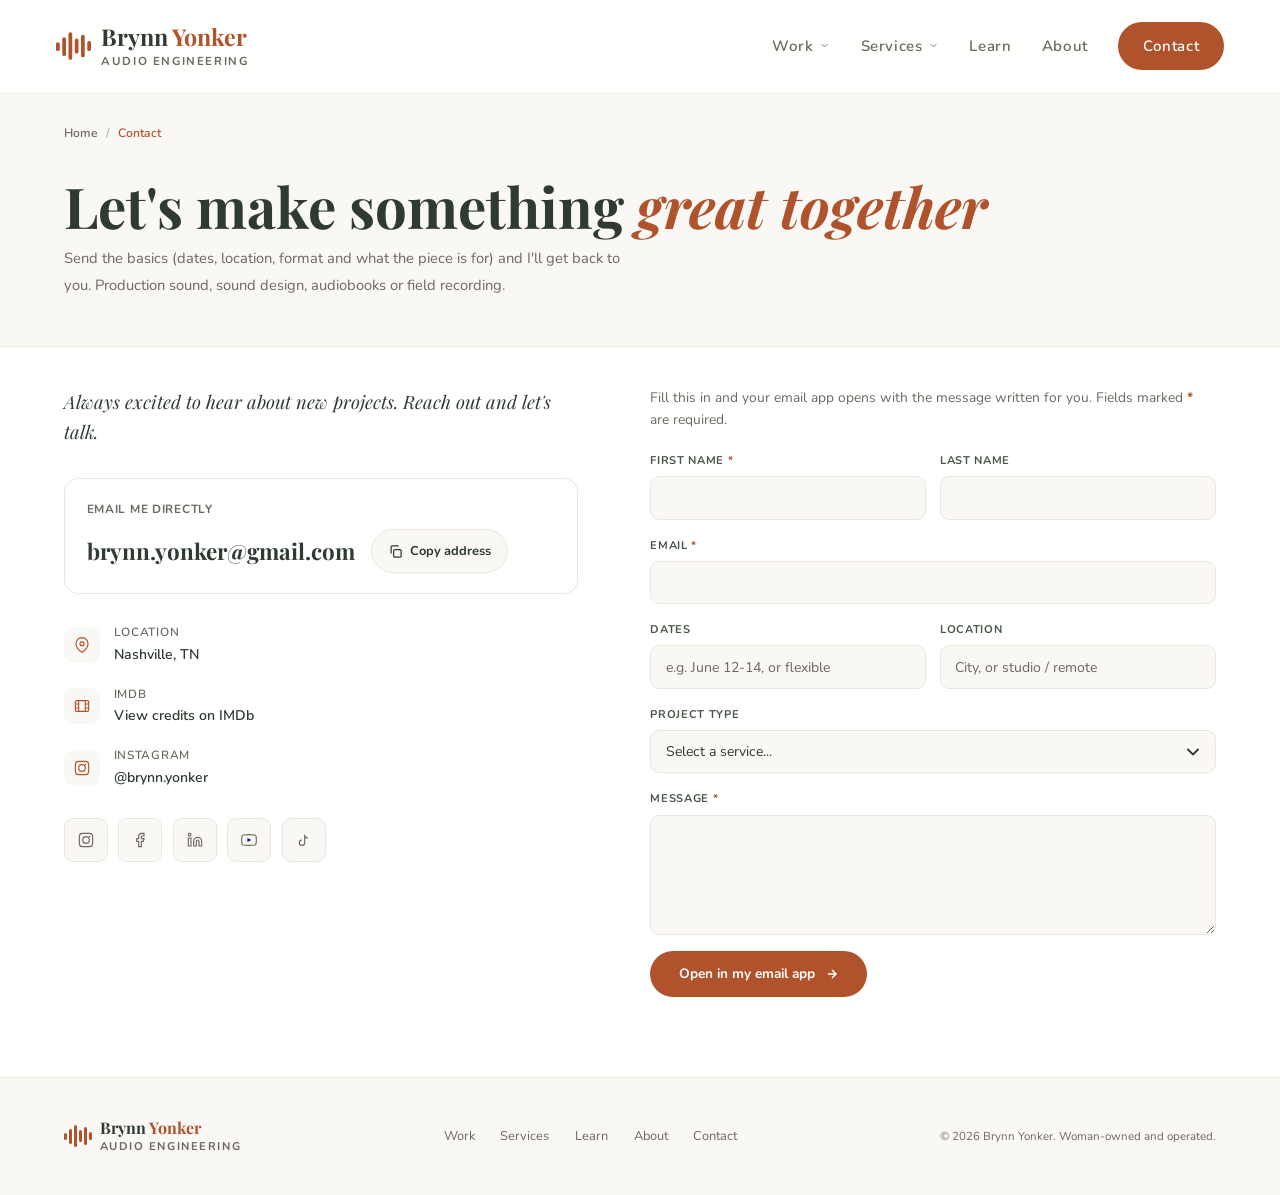
==== contact.html @ fc85faa2 "Home: 'Every sound problem has a fix. I find it.' - Woman-owned · Nashville-based line above the hea" ====
<!DOCTYPE html>
<html lang="en">
<head>
<meta charset="UTF-8">
<meta name="viewport" content="width=device-width, initial-scale=1.0">
<title>Contact | Brynn Yonker</title>
<meta name="description" content="Hire Brynn Yonker for production sound, sound design, audiobook engineering or field recording. Based in Nashville, TN.">
<link rel="canonical" href="https://particlepack-prog.github.io/brynn-yonker/contact.html">
<link rel="icon" href="data:image/svg+xml,%3Csvg xmlns='http://www.w3.org/2000/svg' viewBox='0 0 32 32'%3E%3Crect width='32' height='32' rx='7' fill='%232f3a31'/%3E%3Cg fill='%23c25e34'%3E%3Crect x='6' y='13' width='3' height='6' rx='1.5'/%3E%3Crect x='11' y='9' width='3' height='14' rx='1.5'/%3E%3Crect x='16' y='6' width='3' height='20' rx='1.5'/%3E%3Crect x='21' y='11' width='3' height='10' rx='1.5'/%3E%3C/g%3E%3C/svg%3E">
<meta name="theme-color" content="#2f3a31">
<meta property="og:type" content="website">
<meta property="og:site_name" content="Brynn Yonker">
<meta property="og:title" content="Contact | Brynn Yonker">
<meta property="og:description" content="Hire Brynn Yonker for production sound, sound design, audiobook engineering or field recording. Based in Nashville, TN.">
<meta property="og:url" content="https://particlepack-prog.github.io/brynn-yonker/contact.html">
<meta property="og:image" content="https://particlepack-prog.github.io/brynn-yonker/og-image.png">
<meta property="og:image:width" content="1200">
<meta property="og:image:height" content="630">
<meta property="og:image:alt" content="Brynn Yonker, Production Sound Mixer, Nashville TN">
<meta name="twitter:card" content="summary_large_image">
<meta name="twitter:title" content="Contact | Brynn Yonker">
<meta name="twitter:description" content="Hire Brynn Yonker for production sound, sound design, audiobook engineering or field recording. Based in Nashville, TN.">
<meta name="twitter:image" content="https://particlepack-prog.github.io/brynn-yonker/og-image.png">
<link rel="preconnect" href="https://fonts.googleapis.com">
<link rel="preconnect" href="https://fonts.gstatic.com" crossorigin>
<link href="https://fonts.googleapis.com/css2?family=Playfair+Display:ital,wght@0,400;0,700;1,400;1,700&family=Nunito:wght@300;400;600;700&display=swap" rel="stylesheet">
<link rel="stylesheet" href="css/style.css?v=09cc3a94">
</head>
<body>
<a class="skip-link" href="#main">Skip to content</a>

<!-- NAV -->
<nav aria-label="Main">
  <a href="index.html" class="nav-logo"><span class="wave"><i></i><i></i><i></i><i></i><i></i><i></i></span><span class="logo-text"><span class="logo-name">Brynn <span class="logo-surname">Yonker</span></span><span class="logo-role">Audio Engineering</span></span></a>
  <button class="nav-toggle" aria-label="Menu" aria-expanded="false">
    <svg viewBox="0 0 24 24"><path d="M3 12h18M3 6h18M3 18h18"/></svg>
  </button>
  <ul class="nav-links">
    <li>
      <a href="work/production-sound.html">Work <svg class="nav-caret" viewBox="0 0 24 24"><path d="M6 9l6 6 6-6"/></svg></a>
      <div class="nav-dropdown">
        <a href="work/production-sound.html"><span class="dd-title">Production Sound</span><span class="dd-desc">Mixing &amp; boom op on set</span></a>
        <a href="work/sound-design.html"><span class="dd-title">Sound Design</span><span class="dd-desc">Post-production design</span></a>
        <a href="work/audiobooks.html"><span class="dd-title">Audiobooks</span><span class="dd-desc">Recording, editing, ACX delivery</span></a>
        <a href="work/sound-scout.html"><span class="dd-title">Sound Scout</span><span class="dd-desc">Field recording, nature &amp; NOAA</span></a>
      </div>
    </li>
    <li>
      <a href="services.html">Services <svg class="nav-caret" viewBox="0 0 24 24"><path d="M6 9l6 6 6-6"/></svg></a>
      <div class="nav-dropdown">
        <a href="services.html#production-sound-mixing"><span class="dd-title">Production Sound Mixing</span><span class="dd-desc">Dialogue capture on set</span></a>
        <a href="services.html#boom-operation"><span class="dd-title">Boom Operation</span><span class="dd-desc">Clean, out-of-frame coverage</span></a>
        <a href="services.html#sound-design"><span class="dd-title">Sound Design</span><span class="dd-desc">Editing, design and mix</span></a>
        <a href="services.html#audiobooks"><span class="dd-title">Audiobook Engineering</span><span class="dd-desc">Record, proof, master to ACX</span></a>
        <a href="services.html#field-recording"><span class="dd-title">Field Recording</span><span class="dd-desc">Nature and location audio</span></a>
      </div>
    </li>
    <li><a href="learn.html">Learn</a></li>
    <li><a href="index.html#about">About</a></li>
    <li><a href="contact.html" class="nav-cta" aria-current="page">Contact</a></li>
  </ul>
</nav>

<main id="main" tabindex="-1">

<!-- BREADCRUMB -->
<div class="breadcrumb">
  <a href="index.html">Home</a><span class="sep">/</span><span class="current">Contact</span>
</div>

<!-- HERO -->
<section class="work-hero">
  <h1>Let's make something <em>great together</em></h1>
  <p>Send the basics (dates, location, format and what the piece is for) and I'll get back to you. Production sound, sound design, audiobooks or field recording.</p>
</section>

<section id="contact" class="contact-page">
  <div class="contact-wrap">
    <div class="contact-left fade-up">
      <p class="contact-intro">Always excited to hear about new projects. Reach out and let's talk.</p>
      <div class="email-primary">
        <span class="email-primary-label">Email me directly</span>
        <a class="email-primary-addr" href="mailto:brynn.yonker@gmail.com">brynn.yonker@gmail.com</a>
        <button type="button" class="copy-btn" data-copy="brynn.yonker@gmail.com"><svg viewBox="0 0 24 24" aria-hidden="true"><rect x="9" y="9" width="12" height="12" rx="2"/><path d="M5 15V5a2 2 0 0 1 2-2h10"/></svg><span>Copy address</span></button>
        <span class="copy-status" role="status" aria-live="polite"></span>
      </div>
      <div class="contact-list">
        <div class="contact-row">
          <div class="contact-row-icon"><svg viewBox="0 0 24 24"><path d="M21 10c0 7-9 13-9 13s-9-6-9-13a9 9 0 0 1 18 0z"/><circle cx="12" cy="10" r="3"/></svg></div>
          <div><div class="contact-row-label">Location</div><div class="contact-row-val">Nashville, TN</div></div>
        </div>
        <div class="contact-row">
          <div class="contact-row-icon"><svg viewBox="0 0 24 24"><rect x="2" y="4" width="20" height="16" rx="2"/><path d="M7 4v16M17 4v16M2 9h5M2 15h5M17 9h5M17 15h5"/></svg></div>
          <div><div class="contact-row-label">IMDb</div><div class="contact-row-val"><a href="https://www.imdb.com/name/nm11191934/" target="_blank" rel="noopener">View credits on IMDb</a></div></div>
        </div>
        <div class="contact-row">
          <div class="contact-row-icon"><svg viewBox="0 0 24 24"><rect x="2" y="2" width="20" height="20" rx="5"/><circle cx="12" cy="12" r="5"/><circle cx="17.5" cy="6.5" r="1" fill="currentColor" stroke="none"/></svg></div>
          <div><div class="contact-row-label">Instagram</div><div class="contact-row-val"><a href="https://www.instagram.com/brynn.yonker/" target="_blank" rel="noopener">@brynn.yonker</a></div></div>
        </div>
      </div>
      <div class="social-row">
        <a class="social-btn" href="https://www.instagram.com/brynn.yonker/" target="_blank" rel="noopener" aria-label="Instagram" title="Instagram"><svg viewBox="0 0 24 24"><rect x="2" y="2" width="20" height="20" rx="5"/><circle cx="12" cy="12" r="5"/><circle cx="17.5" cy="6.5" r="1" fill="currentColor" stroke="none"/></svg></a>
        <a class="social-btn" href="https://www.facebook.com/brynn.yonker.9/" target="_blank" rel="noopener" aria-label="Facebook" title="Facebook"><svg viewBox="0 0 24 24"><path d="M18 2h-3a5 5 0 0 0-5 5v3H7v4h3v8h4v-8h3l1-4h-4V7a1 1 0 0 1 1-1h3z"/></svg></a>
        <a class="social-btn" href="https://www.linkedin.com/in/brynn-yonker-462735157/" target="_blank" rel="noopener" aria-label="LinkedIn" title="LinkedIn"><svg viewBox="0 0 24 24"><path d="M16 8a6 6 0 0 1 6 6v7h-4v-7a2 2 0 0 0-4 0v7h-4v-7a6 6 0 0 1 6-6zM2 9h4v12H2z"/><circle cx="4" cy="4" r="2"/></svg></a>
        <a class="social-btn" href="https://www.youtube.com/@sound_scout" target="_blank" rel="noopener" aria-label="YouTube" title="YouTube"><svg viewBox="0 0 24 24"><path d="M22.54 6.42a2.78 2.78 0 0 0-1.95-1.96C18.88 4 12 4 12 4s-6.88 0-8.59.46A2.78 2.78 0 0 0 1.46 6.42 29 29 0 0 0 1 12a29 29 0 0 0 .46 5.58A2.78 2.78 0 0 0 3.41 19.6C5.12 20 12 20 12 20s6.88 0 8.59-.4a2.78 2.78 0 0 0 1.95-1.95A29 29 0 0 0 23 12a29 29 0 0 0-.46-5.58z"/><polygon points="9.75 15.02 15.5 12 9.75 8.98 9.75 15.02" fill="currentColor" stroke="none"/></svg></a>
        <a class="social-btn" href="https://www.tiktok.com/@sound_scout" target="_blank" rel="noopener" aria-label="TikTok" title="TikTok"><svg viewBox="0 0 24 24"><path d="M9 12a4 4 0 1 0 4 4V4a5 5 0 0 0 5 5"/></svg></a>
      </div>
    </div>
    <div class="fade-up">
      <form class="contact-form">
        <p class="form-note">Fill this in and your email app opens with the message written for you. Fields marked <span class="req" aria-hidden="true">*</span><span class="sr-only">with an asterisk</span> are required.</p>
        <div class="form-row">
          <div class="form-field"><label for="fname">First Name <span class="req" aria-hidden="true">*</span></label><input type="text" id="fname" name="fname" required></div>
          <div class="form-field"><label for="lname">Last Name</label><input type="text" id="lname" name="lname"></div>
        </div>
        <div class="form-field"><label for="email">Email <span class="req" aria-hidden="true">*</span></label><input type="email" id="email" name="email" required></div>
        <div class="form-row">
          <div class="form-field"><label for="dates">Dates</label><input type="text" id="dates" name="dates" placeholder="e.g. June 12-14, or flexible"></div>
          <div class="form-field"><label for="location">Location</label><input type="text" id="location" name="location" placeholder="City, or studio / remote"></div>
        </div>
        <div class="form-field">
          <label for="project">Project Type</label>
          <select id="project" name="project">
            <option value="">Select a service...</option>
            <option>Production Sound Mixing</option>
            <option>Sound Design</option>
            <option>Audiobook Recording / Editing</option>
            <option>Field Recording</option>
            <option>General Inquiry</option>
          </select>
        </div>
        <div class="form-field"><label for="message">Message <span class="req" aria-hidden="true">*</span></label><textarea id="message" name="message" required></textarea></div>
        <button type="submit" class="form-submit">Open in my email app <svg width="14" height="14" viewBox="0 0 24 24" fill="none" stroke="currentColor" stroke-width="2.5"><path d="M5 12h14M12 5l7 7-7 7"/></svg></button>
        <p id="form-msg" role="status">Your email app should now be open with the message ready to send. Nothing happened? Use the Copy address button and write from your usual inbox.</p>
      </form>
    </div>
  </div>
</section>

<!-- FOOTER -->
</main>

<footer>
  <div class="footer-logo"><span class="wave"><i></i><i></i><i></i><i></i><i></i><i></i></span><span class="logo-text"><span class="logo-name">Brynn <span class="logo-surname">Yonker</span></span><span class="logo-role">Audio Engineering</span></span></div>
  <div class="footer-links">
    <a href="work/production-sound.html">Work</a>
    <a href="services.html">Services</a>
    <a href="learn.html">Learn</a>
    <a href="index.html#about">About</a>
    <a href="contact.html">Contact</a>
  </div>
  <div class="footer-copy">&copy; 2026 Brynn Yonker. Woman-owned and operated.</div>
</footer>

<script src="js/main.js?v=09cc3a94"></script>
</body>
</html>
---- css/style.css ----
*,*::before,*::after{box-sizing:border-box;margin:0;padding:0}
:root{
  --cream:#faf8f4;--cream2:#ece7dd;
  --brown:#2f3a31;--brown2:#4a564a;
  --orange:#b0522b;--orange2:#e39a74;
  --green:#3f6147;--green2:#6a8d72;--green3:#e0ebdf;
  --sky:#7a9b8e;--muted:#6b685f;
  --navbg:rgba(255,255,255,0.9);
  --serif:'Playfair Display',Georgia,serif;
  --sans:'Nunito',system-ui,sans-serif;
}
html{scroll-behavior:smooth}
body{background:var(--cream);color:var(--brown);font-family:var(--sans);font-weight:400;line-height:1.75}
:focus-visible{outline:2px solid var(--orange);outline-offset:3px}
::selection{background:color-mix(in srgb,var(--orange) 24%,transparent);color:var(--brown)}
/* Skip link: off-screen until a keyboard user tabs to it. */
.skip-link{position:fixed;top:.75rem;left:.75rem;z-index:400;background:var(--brown);color:#fff;font-size:.88rem;font-weight:700;padding:.75rem 1.2rem;border-radius:10px;text-decoration:none;transform:translateY(-200%);transition:transform .2s}
.skip-link:focus{transform:none}
main:focus{outline:none}

/* ═══ NAV ═══ */
nav{position:fixed;top:0;left:0;right:0;z-index:200;display:flex;justify-content:space-between;align-items:center;padding:1.1rem 3.5rem;background:var(--navbg);backdrop-filter:blur(12px);border-bottom:1px solid color-mix(in srgb,var(--brown) 6%,transparent)}
.nav-logo{display:inline-flex;align-items:center;gap:.6rem;font-family:var(--serif);font-size:1.15rem;font-weight:700;color:var(--brown);text-decoration:none}

/* logo lockup: name over discipline */
.logo-text{display:flex;flex-direction:column;line-height:1.05}
.logo-surname{color:var(--orange)}
.logo-role{font-family:var(--sans);font-size:.7rem;font-weight:700;letter-spacing:.14em;text-transform:uppercase;color:var(--muted);margin-top:.28rem}
.footer-logo .logo-role{font-size:.7rem}

/* waveform mark */
.wave{display:inline-flex;align-items:center;gap:2.5px;height:22px}
.wave i{display:block;width:2.5px;border-radius:2px;background:var(--orange);animation:wave 1.2s ease-in-out infinite}
.wave i:nth-child(1){height:7px;animation-delay:0s}
.wave i:nth-child(2){height:15px;animation-delay:.15s}
.wave i:nth-child(3){height:22px;animation-delay:.3s}
.wave i:nth-child(4){height:12px;animation-delay:.45s}
.wave i:nth-child(5){height:18px;animation-delay:.6s}
.wave i:nth-child(6){height:8px;animation-delay:.75s}
@keyframes wave{0%,100%{transform:scaleY(.5)}50%{transform:scaleY(1)}}
@media(prefers-reduced-motion:reduce){.wave i{animation:none}}
.footer-logo .wave i{background:var(--orange)}

.nav-links{display:flex;align-items:center;gap:2rem;list-style:none}
.nav-links>li{position:relative}
.nav-links>li>a{font-size:0.8rem;font-weight:600;letter-spacing:.04em;color:var(--muted);text-decoration:none;transition:color .25s;display:inline-flex;align-items:center;gap:.35rem}
.nav-links>li>a:hover,.nav-links>li.active>a,.nav-links>li:focus-within>a{color:var(--orange)}
.nav-caret{width:9px;height:9px;stroke:currentColor;fill:none;stroke-width:2;transition:transform .2s}
.nav-links>li:hover .nav-caret,.nav-links>li:focus-within .nav-caret{transform:rotate(180deg)}
.nav-cta{display:inline-flex!important;align-items:center;min-height:44px;font-size:.76rem;font-weight:700;color:#fff!important;background:var(--orange);padding:.5rem 1.2rem;border-radius:50px;text-decoration:none;transition:background .25s!important}
.nav-cta:hover{background:var(--brown)!important}

/* dropdown */
/* Closing is delayed slightly (visibility flips last), so a crooked path from the
   label down to the menu doesn't drop it. Visibility alone gates clicks, which
   keeps the menu usable for that whole grace period. */
.nav-dropdown{position:absolute;top:100%;left:50%;transform:translate(-50%,6px);min-width:210px;background:#fff;border:1px solid var(--cream2);border-radius:12px;box-shadow:0 16px 40px color-mix(in srgb,var(--brown) 12%,transparent);padding:.5rem;opacity:0;visibility:hidden;transition:opacity .18s ease .12s,transform .18s ease .12s,visibility 0s linear .3s}
/* Invisible bridge across the gap between the label and the menu. It belongs to
   the menu, so crossing it keeps the parent item hovered. Its height must match
   the 10px open-state offset below. */
.nav-dropdown::before{content:'';position:absolute;left:-12px;right:-12px;bottom:100%;height:10px}
.nav-links>li:hover .nav-dropdown,.nav-links>li:focus-within .nav-dropdown,.nav-links>li.open .nav-dropdown{opacity:1;visibility:visible;transform:translate(-50%,10px);transition:opacity .18s ease,transform .18s ease,visibility 0s}
.nav-dropdown a{display:flex;flex-direction:column;gap:.1rem;padding:.6rem .75rem;border-radius:8px;text-decoration:none;color:var(--brown);transition:background .2s}
.nav-dropdown a:hover,.nav-dropdown a:focus-visible{background:var(--cream)}
.nav-dropdown a .dd-title{font-size:.82rem;font-weight:700}
.nav-dropdown a .dd-desc{font-size:.7rem;color:var(--muted);font-weight:400}
.nav-dropdown a.current{background:var(--green3)}
.nav-dropdown a.current .dd-title{color:var(--green)}

/* mobile menu */
.nav-toggle{display:none;background:none;border:none;cursor:pointer;padding:10px;margin:-10px -10px -10px 0;border-radius:10px;line-height:0}
.nav-toggle svg{width:24px;height:24px;stroke:var(--brown);fill:none;stroke-width:2}

/* ═══ BREADCRUMB (work subpages) ═══ */
.breadcrumb{padding:7rem 4rem 0;display:flex;align-items:center;gap:.5rem;font-size:.76rem;font-weight:600;color:var(--muted)}
.breadcrumb a{display:inline-block;padding:.7rem 0;color:var(--muted);text-decoration:none;transition:color .2s}
.breadcrumb a:hover{color:var(--orange)}
.breadcrumb .sep{opacity:.5}
.breadcrumb .current{color:var(--orange)}
.work-hero{padding:1.25rem 4rem 3rem;border-bottom:1.5px solid var(--cream2)}
.work-hero h1{font-family:var(--serif);font-size:clamp(2.2rem,4.4vw,3.6rem);font-weight:700;color:var(--brown);line-height:1.05;margin-bottom:.65rem}
.work-hero h1 em{font-style:italic;color:var(--orange)}
.work-hero p{max-width:560px;font-size:.92rem;color:var(--muted);line-height:1.8}
.work-pager{display:flex;gap:.6rem;flex-wrap:wrap;margin-top:1.5rem}
.work-pager a{display:inline-flex;align-items:center;min-height:44px;font-size:.78rem;font-weight:600;color:var(--muted);background:var(--cream);border:1.5px solid var(--cream2);padding:.45rem 1rem;border-radius:50px;text-decoration:none;transition:all .2s}
.work-pager a:hover{border-color:var(--orange);color:var(--orange)}
.work-pager a.current{background:var(--orange);color:#fff;border-color:var(--orange)}

/* ═══ HERO ═══ */
#hero{padding:3rem 4rem 4rem;border-bottom:1.5px solid var(--cream2)}
.hero-head{display:flex;align-items:flex-end;justify-content:space-between;gap:2rem;flex-wrap:wrap;margin-bottom:2.5rem}
.hero-head h1{font-family:var(--serif);font-size:clamp(2.6rem,5vw,4.8rem);font-weight:700;line-height:1;color:var(--brown);margin-bottom:.65rem}
.hero-head h1 em{font-style:italic;color:var(--orange)}
.intro-roles{font-size:.82rem;color:var(--muted);font-weight:600;letter-spacing:.03em}
.hero-head-right{display:flex;align-items:center;gap:1.25rem;flex-shrink:0;padding-bottom:.3rem}
.intro-location{display:inline-flex;align-items:center;gap:.4rem;font-size:.78rem;font-weight:600;color:var(--muted)}
.intro-location svg{flex-shrink:0}

.hero-kicker{display:block;font-size:.72rem;font-weight:700;letter-spacing:.18em;text-transform:uppercase;color:var(--green);margin-bottom:.9rem;line-height:1.7}
.hero-kicker .sep{margin:0 .35rem}
@media(max-width:560px){.hero-kicker{letter-spacing:.12em;font-size:.68rem}}
.hero-kicker .sep{color:var(--orange);opacity:.7}

/* hero slider */
.hero-slider{position:relative;background:var(--brown);border-radius:20px;overflow:hidden}
.hero-track{display:grid}
.hero-slide{grid-area:1/1;display:grid;grid-template-columns:1.05fr .95fr;align-items:stretch;opacity:0;visibility:hidden;pointer-events:none;transition:opacity .6s ease}
.hero-slide.is-active{opacity:1;visibility:visible;pointer-events:auto}
@media(prefers-reduced-motion:reduce){.hero-slide{transition:none}}
.hero-slide-copy{padding:3rem 3.25rem;display:flex;flex-direction:column;justify-content:center;gap:.85rem;color:#fff}
.hero-eyebrow{display:inline-flex;align-items:center;gap:.5rem;font-size:.74rem;font-weight:700;letter-spacing:.14em;text-transform:uppercase;color:var(--orange2)}
.hero-slide-copy h2{font-family:var(--serif);font-size:clamp(1.7rem,2.9vw,2.5rem);font-weight:700;line-height:1.15;color:#fff}
.hero-slide-copy p{font-size:.9rem;color:rgba(255,255,255,.72);line-height:1.7;max-width:38ch}
.hero-slide-link{display:inline-flex;align-items:center;gap:.5rem;font-size:.86rem;font-weight:700;color:#fff;text-decoration:none;margin-top:.4rem;width:fit-content;min-height:44px;text-decoration-line:underline;text-decoration-color:rgba(255,255,255,.35);text-decoration-thickness:1.5px;text-underline-offset:.35em;transition:border-color .2s,gap .2s}
.hero-slide-link:hover{text-decoration-color:#fff;gap:.75rem}
.hero-slide-link svg{width:12px;height:12px;stroke:currentColor;fill:none;stroke-width:2.5}
.hero-slide-visual{position:relative;min-height:220px;background:rgba(255,255,255,.04)}
.hero-canvas{position:absolute;inset:0;width:100%;height:100%;display:block}
.hero-controls{position:absolute;left:3.25rem;bottom:1.25rem;display:flex;align-items:center;gap:1rem;z-index:5}
.hero-arrow{width:44px;height:44px;border-radius:50%;background:rgba(255,255,255,.1);border:1.5px solid rgba(255,255,255,.25);color:#fff;display:flex;align-items:center;justify-content:center;cursor:pointer;font-size:1rem;line-height:1;transition:background .2s,border-color .2s}
.hero-arrow:hover{background:var(--orange);border-color:var(--orange)}
.hero-controls{gap:.75rem}
.hero-arrow svg,.hero-pause svg{width:16px;height:16px;stroke:currentColor;fill:none;stroke-width:2.2;stroke-linecap:round;stroke-linejoin:round}
.hero-arrow:focus-visible,.hero-dot:focus-visible,.hero-pause:focus-visible{outline:2px solid var(--orange2);outline-offset:2px}
.hero-dots{display:flex}
.hero-dot{position:relative;width:28px;height:44px;background:none;border:none;cursor:pointer;padding:0;border-radius:8px}
.hero-dot::before{content:'';position:absolute;top:50%;left:50%;width:8px;height:8px;margin:-4px 0 0 -4px;border-radius:50%;background:rgba(255,255,255,.35);transition:background .2s,transform .2s}
.hero-dot:hover::before{background:rgba(255,255,255,.7)}
.hero-dot.is-active::before{background:var(--orange2);transform:scale(1.3)}
/* Pause control: stops the slider and every looping animation on the site. */
.hero-pause{width:44px;height:44px;border-radius:50%;background:none;border:none;color:rgba(255,255,255,.75);display:flex;align-items:center;justify-content:center;cursor:pointer;transition:color .2s,background .2s}
.hero-pause:hover{color:#fff;background:rgba(255,255,255,.1)}
.icon-play-sm{display:none}
.motion-paused .icon-pause-sm{display:none}
.motion-paused .icon-play-sm{display:block}

/* ═══ TRUSTED BY (scrolling) ═══ */
#trusted{padding:6.5rem 0 2.25rem;background:var(--green3);border-bottom:1.5px solid var(--cream2);overflow:hidden}
.trusted-label{display:block;text-align:center;font-size:.74rem;font-weight:700;letter-spacing:.16em;text-transform:uppercase;color:var(--green);margin-bottom:1.75rem}
.marquee{position:relative;width:100%;overflow:hidden;-webkit-mask:linear-gradient(90deg,transparent,#000 8%,#000 92%,transparent);mask:linear-gradient(90deg,transparent,#000 8%,#000 92%,transparent)}
.marquee-track{display:flex;width:max-content;animation:scroll-names 32s linear infinite}
.marquee-group{display:flex;flex-shrink:0}
.marquee:hover .marquee-track,.motion-paused .marquee-track{animation-play-state:paused}
.motion-paused .wave i{animation-play-state:paused}
.marquee-pause{flex-shrink:0;width:44px;height:44px;margin-right:2.5rem;border-radius:50%;background:none;border:1.5px solid color-mix(in srgb,var(--green) 30%,transparent);color:var(--green);display:flex;align-items:center;justify-content:center;cursor:pointer;transition:background .2s,border-color .2s}
.marquee-pause:hover{background:color-mix(in srgb,var(--green) 10%,transparent);border-color:var(--green)}
.marquee-pause svg{width:14px;height:14px;stroke:currentColor;fill:none;stroke-width:2.2;stroke-linecap:round;stroke-linejoin:round}
.marquee-track span{display:inline-flex;align-items:center;font-family:var(--serif);font-size:clamp(1.1rem,2vw,1.6rem);font-weight:700;color:var(--brown);white-space:nowrap;padding:0 2.25rem}
.marquee-track .dot{color:var(--orange);opacity:.55;font-size:.6rem;padding:0}
@keyframes scroll-names{from{transform:translateX(0)}to{transform:translateX(-50%)}}
@media(prefers-reduced-motion:reduce){.marquee-track{animation:none;justify-content:center;width:100%}.marquee-group{flex-wrap:wrap;justify-content:center;row-gap:.25rem}.marquee-group[aria-hidden]{display:none}.marquee{-webkit-mask:none;mask:none}.marquee-pause{display:none}}

/* ═══ SHARED ═══ */
section{padding:5rem 4rem}
h2{font-family:var(--serif);font-size:clamp(1.8rem,3.2vw,2.8rem);font-weight:700;line-height:1.15;color:var(--brown);margin-bottom:2rem}
h2 em{font-style:italic;color:var(--orange)}
.btn-primary{display:inline-flex;align-items:center;gap:.6rem;background:var(--orange);color:#fff;font-family:var(--sans);font-size:.84rem;font-weight:700;padding:.8rem 1.6rem;border-radius:50px;text-decoration:none;border:none;cursor:pointer;transition:background .25s,transform .2s}
.btn-primary:hover{background:var(--brown);transform:translateY(-1px)}

/* ═══ WORK TEASER (home) ═══ */
#work-teaser{background:white}
.work-teaser-grid{display:grid;grid-template-columns:repeat(4,1fr);gap:1.25rem}
.work-teaser-card{background:var(--cream);border:1.5px solid var(--cream2);border-radius:16px;padding:1.5rem;text-decoration:none;display:flex;flex-direction:column;gap:.6rem;transition:transform .25s,box-shadow .25s,border-color .25s;position:relative;overflow:hidden}
.work-teaser-card:hover{transform:translateY(-3px);box-shadow:0 12px 32px color-mix(in srgb,var(--brown) 8%,transparent);border-color:color-mix(in srgb,var(--orange) 25%,transparent)}
.wt-icon{width:38px;height:38px;background:color-mix(in srgb,var(--orange) 12%,transparent);border-radius:9px;display:flex;align-items:center;justify-content:center}
.wt-icon svg{width:18px;height:18px;stroke:var(--orange);fill:none;stroke-width:1.6}
.wt-title{font-family:var(--serif);font-size:1.05rem;font-weight:700;color:var(--brown)}
.wt-desc{font-size:.8rem;color:var(--muted);line-height:1.6;flex:1}
.wt-link{font-size:.72rem;font-weight:700;color:var(--orange);display:inline-flex;align-items:center;gap:.35rem}
.wt-link svg{width:11px;height:11px;stroke:currentColor;fill:none;stroke-width:2.5;transition:transform .2s}
.work-teaser-card:hover .wt-link svg{transform:translateX(3px)}

/* ═══ A/B AUDIO PLAYER ═══ */
.ab-player{background:var(--brown);border-radius:20px;padding:2.25rem 2.5rem;margin-bottom:2.5rem;color:#fff}
.abp-head{display:flex;justify-content:space-between;align-items:flex-start;gap:1.5rem;flex-wrap:wrap;margin-bottom:1.75rem}
.abp-eyebrow{display:inline-flex;align-items:center;gap:.5rem;font-size:.74rem;font-weight:700;letter-spacing:.14em;text-transform:uppercase;color:var(--orange2)}
.abp-title{font-family:var(--serif);font-size:clamp(1.4rem,2.4vw,1.9rem);font-weight:700;color:#fff;margin:.5rem 0 .35rem}
.abp-note{font-size:.85rem;color:rgba(255,255,255,.6);line-height:1.6;max-width:46ch}
.abp-badge{font-size:.7rem;font-weight:700;letter-spacing:.1em;text-transform:uppercase;color:#f0c9a8;background:color-mix(in srgb,var(--orange2) 18%,transparent);border:1px solid color-mix(in srgb,var(--orange2) 40%,transparent);padding:.3rem .7rem;border-radius:50px;white-space:nowrap}
.abp-body{display:flex;align-items:center;gap:1.25rem}
.abp-play{width:52px;height:52px;flex-shrink:0;border-radius:50%;background:var(--orange);border:none;cursor:pointer;display:flex;align-items:center;justify-content:center;transition:background .2s,transform .2s}
.abp-play:hover{transform:scale(1.06)}
.abp-play:focus-visible,.abp-toggle button:focus-visible{outline:2px solid var(--orange2);outline-offset:3px}
.abp-play svg{width:16px;height:16px;fill:#fff}
.abp-play .icon-pause{display:none}
.ab-player.is-playing .abp-play .icon-play{display:none}
.ab-player.is-playing .abp-play .icon-pause{display:block}
.abp-wave{position:relative;flex:1;height:68px;cursor:pointer;min-width:0}
.abp-wave canvas{position:absolute;inset:0;width:100%;height:100%;display:block}
.abp-time{font-size:.78rem;font-weight:600;color:rgba(255,255,255,.55);font-variant-numeric:tabular-nums;white-space:nowrap;flex-shrink:0}
.abp-toggle{display:inline-flex;gap:.25rem;margin-top:1.5rem;background:rgba(255,255,255,.07);padding:.25rem;border-radius:50px}
.abp-toggle button{font-family:var(--sans);font-size:.76rem;font-weight:700;color:rgba(255,255,255,.65);background:none;border:none;padding:.5rem 1.35rem;border-radius:50px;cursor:pointer;transition:background .2s,color .2s}
.abp-toggle button.is-active{background:var(--orange);color:#fff}
.abp-toggle button:hover:not(.is-active){color:#fff}
.abp-hint{font-size:.8rem;color:rgba(255,255,255,.62);margin-top:.85rem}
@media(max-width:900px){
  .ab-player{padding:1.5rem 1.35rem}
  .abp-body{gap:.85rem}
  .abp-play{width:44px;height:44px}
  .abp-wave{height:54px}
  .abp-time{display:none}
}

/* ═══ PORTFOLIO (video/audiobook/scout grids used on Work subpages) ═══ */
.video-grid{display:grid;grid-template-columns:repeat(auto-fill,minmax(280px,1fr));gap:1.25rem}
/* The card owns its shape, so it never collapses if a thumbnail is missing. */
.video-card{aspect-ratio:16/9;border-radius:14px;overflow:hidden;cursor:pointer;position:relative;background:var(--brown);transition:transform .3s,box-shadow .3s}
/* Cards carry a waveform ground, so they read as designed whether or not the
   thumbnail loads. Hues rotate so a grid of them has some rhythm. */
.video-card::after{content:'';position:absolute;inset:0;z-index:0;background-image:url("data:image/svg+xml,%3Csvg xmlns='http://www.w3.org/2000/svg' width='120' height='40' viewBox='0 0 120 40'%3E%3Cg fill='%23ffffff' fill-opacity='0.08'%3E%3Crect x='4' y='14' width='3' height='12' rx='1.5'/%3E%3Crect x='12' y='8' width='3' height='24' rx='1.5'/%3E%3Crect x='20' y='16' width='3' height='8' rx='1.5'/%3E%3Crect x='28' y='5' width='3' height='30' rx='1.5'/%3E%3Crect x='36' y='12' width='3' height='16' rx='1.5'/%3E%3Crect x='44' y='9' width='3' height='22' rx='1.5'/%3E%3Crect x='52' y='15' width='3' height='10' rx='1.5'/%3E%3Crect x='60' y='6' width='3' height='28' rx='1.5'/%3E%3Crect x='68' y='13' width='3' height='14' rx='1.5'/%3E%3Crect x='76' y='10' width='3' height='20' rx='1.5'/%3E%3Crect x='84' y='17' width='3' height='6' rx='1.5'/%3E%3Crect x='92' y='7' width='3' height='26' rx='1.5'/%3E%3Crect x='100' y='11' width='3' height='18' rx='1.5'/%3E%3Crect x='108' y='14' width='3' height='12' rx='1.5'/%3E%3C/g%3E%3C/svg%3E");background-size:120px 40px;pointer-events:none}
.video-card:nth-child(3n+1){background:linear-gradient(150deg,#3a4a3d 0%,var(--brown) 70%)}
.video-card:nth-child(3n+2){background:linear-gradient(150deg,#4a3b30 0%,var(--brown) 70%)}
.video-card:nth-child(3n+3){background:linear-gradient(150deg,#35453f 0%,var(--brown) 70%)}
.video-card>*{position:relative;z-index:1}
.video-card:hover{transform:translateY(-3px);box-shadow:0 12px 32px color-mix(in srgb,var(--brown) 10%,transparent)}
.video-thumb{width:100%;height:100%;object-fit:cover;display:block;transition:transform .5s}
.video-card:hover .video-thumb{transform:scale(1.04)}
.video-overlay{position:absolute;inset:0;background:linear-gradient(to top,color-mix(in srgb,var(--brown) 78%,transparent) 0%,transparent 55%);display:flex;flex-direction:column;justify-content:flex-end;padding:1rem}
.video-play{position:absolute;top:50%;left:50%;transform:translate(-50%,-50%);width:44px;height:44px;background:var(--orange);border-radius:50%;display:flex;align-items:center;justify-content:center;opacity:.85;transition:opacity .25s,transform .25s}
.video-card:hover .video-play{opacity:1;transform:translate(-50%,-50%) scale(1.08)}
.video-play svg{width:13px;height:13px;fill:#fff;margin-left:2px}
.video-title{font-size:.84rem;color:#fff;font-weight:600;line-height:1.4}
.video-meta{font-size:.76rem;color:rgba(255,255,255,.55);margin-top:.15rem}

.audiobook-grid{display:grid;grid-template-columns:repeat(auto-fill,minmax(180px,1fr));gap:1.25rem}
.audiobook-card{background:var(--cream);border:1.5px solid var(--cream2);border-radius:14px;padding:.85rem;text-decoration:none;display:flex;flex-direction:column;gap:.75rem;transition:transform .25s,box-shadow .25s,border-color .25s}
.audiobook-card:hover{transform:translateY(-2px);box-shadow:0 8px 24px color-mix(in srgb,var(--brown) 8%,transparent);border-color:var(--orange2)}

/* Square cover slot. Holds real cover art when present; until then the
   typographic treatment underneath stands in, so the card is never empty. */
.ab-cover{position:relative;aspect-ratio:1;border-radius:9px;overflow:hidden;background:linear-gradient(155deg,#43554a 0%,var(--brown) 72%);display:flex;flex-direction:column;justify-content:space-between;padding:.85rem}
.audiobook-card:nth-child(4n+2) .ab-cover{background:linear-gradient(155deg,#5a4233 0%,var(--brown) 72%)}
.audiobook-card:nth-child(4n+3) .ab-cover{background:linear-gradient(155deg,#3c4f55 0%,var(--brown) 72%)}
.audiobook-card:nth-child(4n+4) .ab-cover{background:linear-gradient(155deg,#54463a 0%,var(--brown) 72%)}
.ab-cover img{position:absolute;inset:0;width:100%;height:100%;object-fit:cover;display:block}
.ab-cover-title{font-family:var(--serif);font-size:1rem;font-weight:700;line-height:1.2;color:#fff;text-wrap:balance}
.ab-cover-mark{display:flex;align-items:center;gap:.4rem;font-size:.7rem;font-weight:700;letter-spacing:.12em;text-transform:uppercase;color:rgba(255,255,255,.6)}
.ab-cover-mark svg{width:12px;height:12px;stroke:var(--orange2);fill:none;stroke-width:1.8;flex-shrink:0}
.ab-title{font-size:.84rem;font-weight:600;color:var(--brown);line-height:1.35}
.ab-label{font-size:.72rem;color:var(--muted);font-weight:600;letter-spacing:.05em;text-transform:uppercase;margin-top:.15rem}
.ab-text{padding:0 .4rem .3rem}

.scout-grid{display:grid;grid-template-columns:1fr 1fr;gap:3rem;align-items:start}
.scout-intro{font-size:.92rem;color:var(--muted);line-height:1.85}
.noaa-badge{display:inline-flex;align-items:center;gap:.65rem;background:var(--green3);color:var(--green);font-size:.76rem;font-weight:600;padding:.65rem 1.1rem;border-radius:10px;margin-top:1.25rem;text-decoration:none;transition:background .25s}
.noaa-badge:hover{background:#b8d9bc}
.noaa-badge svg{width:15px;height:15px;stroke:var(--green);fill:none;stroke-width:1.5;flex-shrink:0}
.scout-social{margin-top:1.25rem;display:flex;gap:.65rem}
.scout-videos{display:flex;flex-direction:column;gap:.75rem}
.scout-video-item{display:flex;gap:1rem;align-items:center;padding:.75rem;background:var(--cream);border:1.5px solid var(--cream2);border-radius:12px;text-decoration:none;transition:border-color .25s,transform .2s}
.scout-video-item:hover{border-color:var(--orange2);transform:translateX(3px)}
.scout-thumb{width:76px;height:50px;object-fit:cover;border-radius:7px;flex-shrink:0;background:linear-gradient(140deg,var(--green2) 0%,var(--green) 100%)}
.scout-video-title{font-size:.8rem;font-weight:600;color:var(--brown);line-height:1.35}
.scout-video-dur{font-size:.68rem;color:var(--muted);margin-top:.1rem}

/* ═══ FULL CREDITS (grouped columns, on Production Sound page) ═══ */
.credits-block{margin-top:4rem;padding-top:3rem;border-top:1.5px solid var(--cream2)}
.credits-head{display:flex;align-items:baseline;justify-content:space-between;flex-wrap:wrap;gap:.75rem;margin-bottom:2rem}
.credits-head h2{font-family:var(--serif);font-size:1.5rem;font-weight:700;color:var(--brown);margin:0}
.credits-head h2 em{font-style:italic;color:var(--orange)}
.credits-head .credits-note{font-size:.78rem;color:var(--muted);font-weight:600}
.credits-grid{display:grid;grid-template-columns:repeat(auto-fit,minmax(230px,1fr));gap:2.25rem 2rem}
.credit-group-title{display:flex;align-items:center;gap:.5rem;font-size:.7rem;font-weight:700;letter-spacing:.12em;text-transform:uppercase;color:var(--green);margin-bottom:1rem;padding-bottom:.6rem;border-bottom:1px solid var(--cream2)}
.credit-group-title .cg-count{color:var(--muted);font-weight:600;letter-spacing:0}
.credit-group-list{list-style:none}
.credit-group-list li{display:flex;justify-content:space-between;align-items:baseline;gap:.75rem;padding:.45rem 0}
.cg-title{font-size:.84rem;font-weight:600;color:var(--brown);line-height:1.35}
.cg-sub{display:block;font-size:.78rem;color:var(--muted);font-weight:400;margin-top:1px}
.cg-sub.marquee-tag{color:var(--orange);font-weight:700}
.cg-year{font-size:.74rem;color:var(--muted);font-weight:600;white-space:nowrap;flex-shrink:0}
.imdb-link{display:inline-flex;align-items:center;min-height:44px;gap:.5rem;font-size:.76rem;font-weight:600;color:var(--orange);text-decoration:none;border:2px solid var(--orange);padding:.55rem 1.15rem;border-radius:50px;margin-top:2.5rem;transition:background .25s,color .25s}
.imdb-link:hover{background:var(--orange);color:#fff}

/* ═══ SERVICES ═══ */
#services{background:white}
.services-grid{display:grid;grid-template-columns:repeat(2,1fr);gap:1.25rem}
.service-card{background:var(--cream);border-radius:16px;padding:1.4rem 1.5rem;border:1.5px solid var(--cream2);transition:transform .25s,box-shadow .25s,border-color .25s;position:relative;overflow:hidden}
.service-card:hover{transform:translateY(-3px);box-shadow:0 12px 32px color-mix(in srgb,var(--brown) 7%,transparent);border-color:color-mix(in srgb,var(--orange) 20%,transparent)}
.service-card.featured{border-color:var(--green2);background:linear-gradient(160deg,#f0faf2 0%,var(--cream) 60%);grid-column:1/-1}
.service-card.featured:hover{border-color:var(--green);box-shadow:0 12px 32px color-mix(in srgb,var(--brown) 8%,transparent)}
.featured-label{display:inline-flex;align-items:center;gap:.35rem;font-size:.72rem;font-weight:700;letter-spacing:.1em;text-transform:uppercase;color:var(--green);background:var(--green3);padding:.2rem .6rem;border-radius:50px;margin-bottom:.6rem}
.featured-label::before{content:'';width:5px;height:5px;background:var(--green);border-radius:50%}
.service-icon{width:40px;height:40px;border-radius:10px;display:flex;align-items:center;justify-content:center;margin-bottom:.85rem}
.service-icon svg{width:22px;height:22px;fill:none;stroke-width:1.6}
.service-icon.orange{background:color-mix(in srgb,var(--orange) 12%,transparent)}
.service-icon.orange svg{stroke:var(--orange)}
.service-icon.green{background:var(--green3)}
.service-icon.green svg{stroke:var(--green)}
.service-icon.sky{background:color-mix(in srgb,var(--sky) 15%,transparent)}
.service-icon.sky svg{stroke:var(--sky)}
.service-title{font-family:var(--serif);font-size:1.05rem;font-weight:700;color:var(--brown);margin-bottom:.4rem}
.service-desc{font-size:.83rem;color:var(--muted);line-height:1.7}

/* ═══ SERVICES PAGE ═══ */
.svc-page{padding-top:1rem}
.svc-block{display:grid;grid-template-columns:minmax(0,260px) minmax(0,1fr);gap:3rem;padding:3rem 0;border-bottom:1.5px solid var(--cream2);scroll-margin-top:90px}
.svc-block:last-child{border-bottom:none}
.svc-side{position:sticky;top:96px;align-self:start}
.svc-eyebrow{display:inline-flex;align-items:center;gap:.5rem;font-size:.74rem;font-weight:700;letter-spacing:.14em;text-transform:uppercase;color:var(--green)}
.svc-side h2{font-size:clamp(1.5rem,2.4vw,2rem);margin:.55rem 0 0;text-wrap:balance}
.svc-body{max-width:64ch}
.svc-lede{font-family:var(--serif);font-size:1.18rem;font-style:italic;color:var(--brown);line-height:1.55;margin-bottom:1.1rem}
.svc-body>p{font-size:.93rem;color:var(--muted);line-height:1.85;margin-bottom:1rem}
.svc-body h3{font-size:.7rem;font-weight:700;letter-spacing:.12em;text-transform:uppercase;color:var(--brown2);margin:1.6rem 0 .75rem}
.svc-list{list-style:none;display:flex;flex-direction:column;gap:.5rem}
.svc-list li{position:relative;padding-left:1.25rem;font-size:.9rem;color:var(--brown);line-height:1.55}
.svc-list li::before{content:'';position:absolute;left:0;top:.62em;width:7px;height:7px;border-radius:50%;background:var(--orange)}
/* Spec table: label left, value right, figures aligned. */
.svc-spec{gap:0;border:1.5px solid var(--cream2);border-radius:12px;overflow:hidden;background:#fff}
.svc-spec li{display:flex;justify-content:space-between;gap:1rem;padding:.7rem 1rem;border-bottom:1px solid var(--cream2)}
.svc-spec li:last-child{border-bottom:none}
.svc-spec li::before{display:none}
.svc-spec li span:first-child{color:var(--muted);font-weight:600;font-size:.82rem}
.svc-spec li span:last-child{font-variant-numeric:tabular-nums;font-weight:700;font-size:.85rem;text-align:right}
.svc-proof{margin-top:1.4rem!important;font-size:.88rem!important}
.svc-proof a{color:var(--orange);font-weight:700;text-decoration:none}
.svc-proof a:hover{text-decoration:underline}
.svc-proof strong{color:var(--brown)}

.svc-process{background:#fff;border-top:1.5px solid var(--cream2)}
.process-steps{list-style:none;display:grid;grid-template-columns:repeat(4,minmax(0,1fr));gap:1.5rem;margin-bottom:2.5rem}
.process-steps li{display:flex;flex-direction:column;gap:.5rem}
.step-n{width:34px;height:34px;border-radius:50%;background:var(--green3);color:var(--green);font-weight:700;font-size:.85rem;display:flex;align-items:center;justify-content:center}
.process-steps h3{font-family:var(--serif);font-size:1.08rem;color:var(--brown);margin-top:.35rem}
.process-steps p{font-size:.85rem;color:var(--muted);line-height:1.7}

/* ═══ ABOUT ═══ */
#about{background:var(--cream)}
.about-grid{display:grid;grid-template-columns:minmax(0,320px) minmax(0,1fr);gap:3.5rem;align-items:start}
/* Portrait slot. Shows a monogram until a real photo is dropped in, so the
   space reads as designed rather than as a missing image. */
.about-portrait{position:relative;aspect-ratio:4/5;border-radius:18px;overflow:hidden;background:linear-gradient(155deg,#43554a 0%,var(--brown) 72%);display:flex;align-items:center;justify-content:center}
.about-portrait img{position:absolute;inset:0;width:100%;height:100%;object-fit:cover;display:block}
.about-portrait .monogram{font-family:var(--serif);font-size:4rem;font-weight:700;color:rgba(255,255,255,.22);letter-spacing:.04em}
.about-portrait figcaption{position:absolute;left:0;right:0;bottom:0;padding:1.5rem 1.25rem .9rem;font-size:.7rem;font-weight:600;color:rgba(255,255,255,.75);background:linear-gradient(to top,rgba(47,58,49,.9),transparent)}
.about-inner{max-width:680px}
.about-inner p{font-size:.95rem;color:var(--muted);line-height:1.9;margin-bottom:1rem}
.about-inner p.opener{font-family:var(--serif);font-size:1.25rem;font-style:italic;color:var(--brown);line-height:1.6;margin-bottom:1.25rem}
.about-inner p strong{color:var(--brown);font-weight:700}

/* ═══ CONTACT ═══ */
#contact{background:white}
.contact-wrap{display:grid;grid-template-columns:1fr 1.1fr;gap:4.5rem;align-items:start}
.contact-left .contact-intro{font-family:var(--serif);font-size:1.15rem;font-style:italic;color:var(--brown);line-height:1.6;margin-bottom:2rem}
.contact-list{display:flex;flex-direction:column;gap:1rem;margin-bottom:1.75rem}
.contact-row{display:flex;gap:.85rem;align-items:center}
.contact-row-icon{width:36px;height:36px;background:var(--cream);border-radius:9px;display:flex;align-items:center;justify-content:center;flex-shrink:0}
.contact-row-icon svg{width:16px;height:16px;stroke:var(--orange);fill:none;stroke-width:1.7}
.contact-row-label{font-size:.74rem;color:var(--muted);font-weight:600;text-transform:uppercase;letter-spacing:.06em}
.contact-row-val{font-size:.88rem;color:var(--brown);font-weight:600}
.contact-row-val a{display:inline-block;padding:.75rem 0;margin:-.75rem 0;color:var(--brown);text-decoration:none;transition:color .2s}
.contact-row-val a:hover{color:var(--orange)}
.social-row{display:flex;gap:.65rem;margin-top:1.25rem}
.social-btn{width:44px;height:44px;border-radius:9px;background:var(--cream);border:1.5px solid var(--cream2);display:flex;align-items:center;justify-content:center;text-decoration:none;transition:all .25s}
.social-btn svg{width:16px;height:16px;stroke:var(--muted);fill:none;stroke-width:1.7;transition:stroke .25s}
.social-btn:hover{background:var(--orange);border-color:var(--orange)}
.social-btn:hover svg{stroke:#fff}
.contact-form{display:flex;flex-direction:column;gap:1rem}
.form-row{display:grid;grid-template-columns:1fr 1fr;gap:.85rem}
.form-field{display:flex;flex-direction:column;gap:.35rem}
.form-field label{font-size:.7rem;font-weight:700;letter-spacing:.06em;text-transform:uppercase;color:var(--brown2)}
.form-field input,.form-field textarea,.form-field select{background:var(--cream);border:1.5px solid var(--cream2);color:var(--brown);padding:.7rem .9rem;font-family:var(--sans);font-size:.88rem;outline:none;border-radius:9px;transition:border-color .25s;width:100%;appearance:none}
.form-field input:focus,.form-field textarea:focus,.form-field select:focus{border-color:var(--orange);background:#fff;box-shadow:0 0 0 3px color-mix(in srgb,var(--orange) 22%,transparent)}
.form-field textarea{resize:vertical;min-height:120px}
.form-submit{display:inline-flex;align-items:center;gap:.6rem;font-family:var(--sans);font-size:.85rem;font-weight:700;color:#fff;background:var(--orange);border:none;padding:.85rem 1.8rem;border-radius:50px;cursor:pointer;align-self:flex-start;transition:background .25s,transform .2s}
.form-submit:hover{background:var(--brown);transform:translateY(-1px)}
#form-msg{font-size:.8rem;color:var(--green);display:none;font-weight:600}

/* ═══ FOOTER ═══ */
footer{background:var(--cream);border-top:1px solid var(--cream2);color:var(--muted);padding:2.25rem 4rem;display:flex;justify-content:space-between;align-items:center;flex-wrap:wrap;gap:1rem}
.footer-logo{display:inline-flex;align-items:center;gap:.5rem;font-family:var(--serif);font-size:1rem;font-weight:700;color:var(--brown)}
.footer-links{display:flex;gap:.6rem 1rem}
.footer-links a{display:inline-block;padding:.7rem .3rem;font-size:.8rem;color:var(--muted);text-decoration:none;transition:color .2s}
.footer-links a:hover{color:var(--orange)}
.footer-copy{font-size:.72rem}

/* ═══ ANIMATION ═══ */
.fade-up{opacity:0;transform:translateY(20px);transition:opacity .6s ease,transform .6s ease}
.fade-up.visible{opacity:1;transform:translateY(0)}
@media(prefers-reduced-motion:reduce){.fade-up{opacity:1;transform:none;transition:none}}

/* ═══ MOBILE ═══ */
@media(max-width:900px){
  nav{padding:1rem 1.5rem}
  .nav-links{display:none;position:absolute;top:100%;left:0;right:0;flex-direction:column;align-items:flex-start;background:var(--cream);padding:1.5rem;gap:.25rem;border-bottom:1px solid var(--cream2)}
  .nav-links.open{display:flex}
  .nav-links>li{width:100%}
  .nav-links>li>a{padding:.6rem 0;width:100%}
  .nav-dropdown{position:static;transform:none;opacity:1;visibility:visible;pointer-events:auto;box-shadow:none;border:none;background:transparent;display:none;width:100%;padding:.25rem 0 .5rem}
  .nav-links>li.open .nav-dropdown{display:block}
  .nav-links>li:hover .nav-dropdown,.nav-links>li:focus-within .nav-dropdown,.nav-links>li.open .nav-dropdown{transform:none}
  .nav-toggle{display:block}
  .breadcrumb{padding:6rem 1.5rem 0}
  .work-hero{padding:1rem 1.5rem 2.5rem}
  section{padding:3.5rem 1.5rem}
  #trusted{padding:5.5rem 0 2rem}
  #hero{padding:2.5rem 1.5rem 3rem}
  .hero-head{flex-direction:column;align-items:flex-start;gap:1.25rem}
  .hero-head-right{flex-wrap:wrap}
  .hero-slide{grid-template-columns:1fr}
  .hero-slide-visual{min-height:130px;order:-1}
  .hero-slide-copy{padding:1.75rem 1.5rem 4.75rem}
  .hero-controls{left:1rem;right:1rem;bottom:.6rem}
  .work-teaser-grid{grid-template-columns:1fr 1fr}
  .services-grid{grid-template-columns:1fr}
  .service-card.featured{grid-column:auto}
  .contact-wrap,.scout-grid,.about-grid,.svc-block{grid-template-columns:1fr;gap:2rem}
  .svc-block{gap:1rem;padding:2.25rem 0}
  .svc-side{position:static}
  .process-steps{grid-template-columns:1fr 1fr}
  .about-portrait{max-width:260px}
  .credits-grid{grid-template-columns:1fr 1fr;gap:1.75rem 1.25rem}
  .form-row{grid-template-columns:1fr}
  footer{padding:2rem 1.5rem;flex-direction:column;text-align:center}
  .footer-links{flex-wrap:wrap;justify-content:center}
}
@media(max-width:560px){
  .work-teaser-grid{grid-template-columns:1fr}
  .credits-grid{grid-template-columns:1fr}
}
.work-hero p+p{margin-top:.6rem}
.inline-link{color:var(--orange);font-weight:700;text-decoration:none;white-space:nowrap}
.inline-link:hover{text-decoration:underline}
.services-more{display:inline-flex;align-items:center;min-height:44px;gap:.5rem;margin-top:1.75rem;font-size:.84rem;font-weight:700;color:var(--orange);text-decoration:none}
.services-more:hover{gap:.75rem}

/* ═══ SOUND SCOUT GRID (Instagram-style) ═══ */
.scout-head{display:flex;justify-content:space-between;align-items:flex-end;gap:2rem;flex-wrap:wrap;margin-bottom:2rem}
.scout-head-text{max-width:62ch;display:flex;flex-direction:column;gap:.75rem}
.scout-head-actions{display:flex;align-items:center;gap:.65rem}
.ig-grid{display:grid;grid-template-columns:repeat(4,minmax(0,1fr));gap:6px;border-radius:16px;overflow:hidden}
@media(max-width:1100px){.ig-grid{grid-template-columns:repeat(3,minmax(0,1fr))}}
.ig-tile{position:relative;aspect-ratio:4/5;overflow:hidden;background:var(--brown);display:block;color:#fff;text-decoration:none}
.ig-tile img{position:absolute;inset:0;width:100%;height:100%;object-fit:cover;display:block;transition:transform .5s ease}
/* YouTube thumbnails are letterboxed (bars beside a vertical Short, or above and
   below a wide clip); zooming in crops the bars off either way. */
.ig-thumb{transform:scale(1.42)}
.ig-tile:hover .ig-thumb{transform:scale(1.48)}
.ig-thumb.is-fallback{transform:none}
.ig-tile:hover .ig-thumb.is-fallback{transform:scale(1.04)}
.ig-tile::after{content:'';position:absolute;inset:0;background:linear-gradient(to top,rgba(10,20,14,.85) 0%,rgba(10,20,14,0) 48%);pointer-events:none;z-index:1}
.ig-caption{position:absolute;left:0;right:0;bottom:0;z-index:2;padding:.85rem .9rem;display:flex;flex-direction:column;gap:.15rem}
.ig-title{font-size:.82rem;font-weight:700;line-height:1.3;text-wrap:balance}
.ig-meta{font-size:.72rem;font-weight:600;opacity:.8}
.ig-play{position:absolute;top:.7rem;right:.7rem;z-index:2;width:30px;height:30px;border-radius:50%;background:rgba(0,0,0,.38);display:flex;align-items:center;justify-content:center;transition:background .2s}
.ig-play svg{width:11px;height:11px;fill:#fff;margin-left:2px}
.ig-tile:hover .ig-play{background:var(--orange)}
.ig-tile:focus-visible{outline:3px solid var(--orange);outline-offset:-3px}
/* The NOAA feature: a 2x2 block with an accent ring so it reads as the headline. */
.ig-feature{grid-column:span 2;grid-row:span 2;aspect-ratio:auto;box-shadow:inset 0 0 0 3px var(--orange2)}
.ig-feature::after{background:linear-gradient(to top,rgba(6,22,28,.94) 0%,rgba(6,22,28,.35) 45%,rgba(6,22,28,0) 70%)}
.ig-feature img{transition:transform .8s ease}
.ig-feature:hover img{transform:scale(1.03)}
.ig-feature-body{position:absolute;left:0;right:0;bottom:0;z-index:2;padding:clamp(1.25rem,3vw,2.25rem);display:flex;flex-direction:column;align-items:flex-start;gap:.6rem}
.ig-badge{display:inline-flex;align-items:center;gap:.4rem;background:var(--orange);color:#fff;font-size:.74rem;font-weight:700;letter-spacing:.1em;text-transform:uppercase;padding:.4rem .8rem;border-radius:50px}
.ig-badge svg{width:13px;height:13px;fill:none;stroke:currentColor;stroke-width:2}
.ig-feature h2{font-size:clamp(1.4rem,2.6vw,2.1rem);color:#fff;margin:0;line-height:1.15;text-wrap:balance}
.ig-feature p{font-size:.88rem;color:rgba(255,255,255,.78);line-height:1.6;max-width:40ch}
.ig-cta{font-size:.82rem;font-weight:700;color:#fff;border-bottom:1.5px solid rgba(255,255,255,.4);padding-bottom:.1rem}
.ig-feature:hover .ig-cta{border-color:#fff}
.ig-more{display:flex;flex-direction:column;align-items:center;justify-content:center;gap:.45rem;text-align:center;padding:1rem;background:linear-gradient(155deg,var(--green) 0%,#243829 100%)}
.ig-more::after{display:none}
.ig-more-icon svg{width:34px;height:34px;stroke:#fff;fill:none;stroke-width:1.5}
.ig-more-title{font-family:var(--serif);font-size:1.05rem;font-weight:700}
.ig-more-sub{font-size:.74rem;font-weight:700;color:var(--green3)}
.ig-more:hover .ig-more-sub{text-decoration:underline}
.ig-note{margin-top:1rem;font-size:.8rem;color:var(--muted)}
.ig-note a{color:var(--orange);font-weight:700;text-decoration:none}
@media(max-width:560px){
  .ig-grid{grid-template-columns:repeat(2,minmax(0,1fr));gap:4px}
  /* Nothing sits beside the feature on two columns, so it needs its own height. */
  .ig-feature{grid-row:auto;aspect-ratio:1/1}
  .ig-more{grid-column:span 2;aspect-ratio:auto;padding:1.5rem 1rem}
  .ig-title{font-size:.74rem}
  .scout-head{align-items:flex-start}
}
.ig-chip{position:absolute;top:.7rem;right:.7rem;z-index:2;width:30px;height:30px;border-radius:50%;background:rgba(0,0,0,.38);display:flex;align-items:center;justify-content:center;transition:background .2s}
.ig-chip svg{width:14px;height:14px;fill:none;stroke:#fff;stroke-width:2}
a.ig-promo:hover .ig-chip{background:var(--orange)}
a.ig-promo:hover img{transform:scale(1.04)}

/* NOAA banner: a full-width hero between the Sound Scout intro and the grid.
   Art fills the panel; a left-side shade keeps the copy readable. */
.noaa-hero{position:relative;display:flex;align-items:center;min-height:340px;margin-bottom:1.25rem;border-radius:20px;overflow:hidden;color:#fff;text-decoration:none;background:#0b1e26;box-shadow:inset 0 0 0 3px var(--orange2)}
.noaa-hero>img{position:absolute;inset:0;width:100%;height:100%;object-fit:cover;object-position:70% center;transition:transform .8s ease}

.noaa-hero::after{content:'';position:absolute;inset:0;background:linear-gradient(90deg,rgba(6,22,28,.94) 0%,rgba(6,22,28,.72) 38%,rgba(6,22,28,0) 68%);pointer-events:none}
.noaa-hero-body{position:relative;z-index:1;padding:clamp(1.75rem,4vw,3.25rem);max-width:540px;display:flex;flex-direction:column;align-items:flex-start;gap:.7rem}
.noaa-hero-body h2{font-size:clamp(1.6rem,3vw,2.4rem);color:#fff;margin:0;line-height:1.12;text-wrap:balance}
.noaa-hero-body p{font-size:.92rem;color:rgba(255,255,255,.8);line-height:1.65;max-width:44ch}
.noaa-hero:hover .ig-cta{border-color:#fff}
.noaa-hero:focus-visible{outline:3px solid var(--orange);outline-offset:3px}
@media(max-width:700px){
  .noaa-hero{align-items:flex-end;min-height:440px}
  .noaa-hero::after{background:linear-gradient(to top,rgba(6,22,28,.95) 0%,rgba(6,22,28,.6) 50%,rgba(6,22,28,0) 80%)}
}

/* Taller banner and an anchor on the hydrophone, so it stays in frame at any width. */
.noaa-hero{min-height:clamp(340px,26vw,460px)}

.scout-page{padding-top:2.5rem}

/* Sound Scout clips use pre-cropped local thumbnails, so no zoom is needed. */
.ig-tile:hover .ig-img{transform:scale(1.04)}
.ig-title{display:-webkit-box;-webkit-line-clamp:2;-webkit-box-orient:vertical;overflow:hidden}
/* Long lists open with a few rows; "Show all" reveals the rest. */
.is-collapsed>.is-extra{display:none}
.more-row{display:flex;justify-content:center;margin-top:1.25rem}
.more-btn{font-family:var(--sans);font-size:.82rem;font-weight:700;color:var(--brown);background:#fff;border:1.5px solid var(--cream2);padding:.7rem 1.6rem;border-radius:50px;cursor:pointer;transition:border-color .2s,color .2s}
.more-btn:hover{border-color:var(--orange);color:var(--orange)}
.more-btn:focus-visible{outline:2px solid var(--orange);outline-offset:3px}

/* ═══ LONG-FORM SOUNDSCAPES ═══ */
.ss-head{margin:4.5rem 0 1.5rem;max-width:62ch}
.ss-head h2{margin-bottom:.5rem}
.ss-head p{font-size:.93rem;color:var(--muted);line-height:1.8}
.ss-grid{display:grid;grid-template-columns:repeat(3,minmax(0,1fr));gap:1.5rem 1.25rem}
.ss-card{display:flex;flex-direction:column;gap:.65rem;text-decoration:none;color:var(--brown)}
.ss-thumb{position:relative;display:block;aspect-ratio:16/9;border-radius:12px;overflow:hidden;background:var(--brown)}
.ss-thumb img{width:100%;height:100%;object-fit:cover;display:block;transition:transform .5s ease}
.ss-card:hover .ss-thumb img{transform:scale(1.04)}
.ss-dur{position:absolute;right:.5rem;bottom:.5rem;background:rgba(0,0,0,.75);color:#fff;font-size:.7rem;font-weight:700;padding:.15rem .45rem;border-radius:5px;font-variant-numeric:tabular-nums}
.ss-title{font-size:.86rem;font-weight:700;line-height:1.4;display:-webkit-box;-webkit-line-clamp:2;-webkit-box-orient:vertical;overflow:hidden;transition:color .2s}
.ss-card:hover .ss-title{color:var(--orange)}
.ss-card:focus-visible{outline:3px solid var(--orange);outline-offset:4px;border-radius:12px}
@media(max-width:900px){.ss-grid{grid-template-columns:repeat(2,minmax(0,1fr))}}
@media(max-width:560px){.ss-grid{grid-template-columns:1fr}.ss-head{margin-top:3.5rem}}

/* ═══ HOME: FROM THE FIELD ═══ */
#field{background:var(--cream)}
.field-head{display:flex;justify-content:space-between;align-items:flex-end;gap:1.5rem;flex-wrap:wrap;margin-bottom:1.75rem}
.field-head h2{margin-bottom:.4rem}
.field-head p{font-size:.92rem;color:var(--muted)}
.field-all{display:inline-flex;align-items:center;min-height:44px;gap:.45rem;font-size:.84rem;font-weight:700;color:var(--orange);text-decoration:none;transition:gap .2s}
.field-all:hover{gap:.7rem}
.field-row{display:grid;grid-template-columns:repeat(6,minmax(0,1fr));gap:6px;border-radius:16px;overflow:hidden}
.field-row .ig-title{font-size:.76rem}
@media(max-width:1100px){.field-row{grid-template-columns:repeat(3,minmax(0,1fr))}}
@media(max-width:560px){.field-row{grid-template-columns:repeat(2,minmax(0,1fr));gap:4px}}

/* ═══ FULL-WIDTH LAYOUT ═══
   Grids gain columns on wider screens so tiles stay a sensible size. */
@media(min-width:1400px){
  .ig-grid{grid-template-columns:repeat(5,minmax(0,1fr))}
  .ss-grid{grid-template-columns:repeat(4,minmax(0,1fr))}
}
@media(min-width:1700px){
  .ig-grid{grid-template-columns:repeat(6,minmax(0,1fr))}
  .field-row{grid-template-columns:repeat(6,minmax(0,1fr))}
}

/* ═══ HOME: LET'S TALK BAND ═══ */
/* Matches the #contact rule's specificity and comes later, so the band stays
   dark (that rule turned it white and hid the heading). */
#contact.cta-band{background:var(--brown)}
.cta-inner{display:flex;justify-content:space-between;align-items:center;gap:1.5rem 2.5rem;flex-wrap:wrap}
.cta-band h2{color:#fff;margin:0 0 .4rem}
.cta-band p{color:rgba(255,255,255,.7);font-size:.95rem}
.cta-band .btn-primary:hover{background:#fff;color:var(--brown)}

/* ═══ CONTACT PAGE ═══ */
.contact-page{padding-top:2.5rem}
#form-msg a{color:var(--green);font-weight:700}

/* Hero headline: the discipline, set large, with the roles line under it. */
.hero-head h1.hero-title{font-size:clamp(2.4rem,4.2vw,3.6rem);line-height:1.05;margin-bottom:.8rem}
.hero-head .intro-roles{font-size:clamp(.98rem,1.3vw,1.15rem);letter-spacing:.01em;color:var(--brown2);line-height:1.6}
/* Visible to screen readers and search engines, not on screen. */
.sr-only{position:absolute;width:1px;height:1px;padding:0;margin:-1px;overflow:hidden;clip:rect(0,0,0,0);white-space:nowrap;border:0}

/* ═══ LEARN (blog) ═══ */
.learn-page{padding-top:2.5rem}
.post-tag{font-size:.74rem;font-weight:700;letter-spacing:.14em;text-transform:uppercase;color:var(--green)}
.post-title{font-family:var(--serif);font-weight:700;color:var(--brown);line-height:1.2;text-wrap:balance;transition:color .2s}
.post-excerpt{font-size:.9rem;color:var(--muted);line-height:1.7}
.post-excerpt a{color:var(--orange);font-weight:700;text-decoration:none}
.post-link{display:inline-flex;align-items:center;gap:.4rem;font-size:.82rem;font-weight:700;color:var(--orange);transition:gap .2s}
.post-thumb{position:relative;display:block;aspect-ratio:16/9;border-radius:14px;overflow:hidden;background:var(--brown)}
.post-thumb img{width:100%;height:100%;object-fit:cover;display:block;transition:transform .5s ease}
.post-feature{display:grid;grid-template-columns:minmax(0,1.25fr) minmax(0,1fr);gap:2.5rem;align-items:center;text-decoration:none;padding-bottom:3rem;margin-bottom:3rem;border-bottom:1.5px solid var(--cream2)}
.post-feature .post-body{display:flex;flex-direction:column;align-items:flex-start;gap:.75rem}
.post-feature .post-title{font-size:clamp(1.6rem,2.8vw,2.4rem)}
.post-grid{display:grid;grid-template-columns:repeat(3,minmax(0,1fr));gap:2rem 1.5rem}
.post-card{display:flex;flex-direction:column;align-items:flex-start;gap:.6rem;text-decoration:none}
.post-card .post-title{font-size:1.2rem}
.post-card .post-thumb{width:100%;margin-bottom:.3rem}
a.post-feature:hover .post-thumb img,a.post-card:hover .post-thumb img{transform:scale(1.03)}
a.post-feature:hover .post-title,a.post-card:hover .post-title{color:var(--orange)}
a.post-feature:hover .post-link,a.post-card:hover .post-link{gap:.65rem}
a.post-feature:focus-visible,a.post-card:focus-visible{outline:3px solid var(--orange);outline-offset:6px;border-radius:14px}
.post-soon{justify-content:center;padding:1.75rem;border:1.5px dashed var(--cream2);border-radius:14px;background:#fff}
@media(min-width:1400px){.post-grid{grid-template-columns:repeat(4,minmax(0,1fr))}}
@media(max-width:900px){.post-feature{grid-template-columns:1fr;gap:1.25rem}.post-grid{grid-template-columns:repeat(2,minmax(0,1fr))}}
@media(max-width:560px){.post-grid{grid-template-columns:1fr}}

/* ═══ LARGER HEADER (desktop) ═══ */
@media(min-width:901px){
  nav{padding-top:1.35rem;padding-bottom:1.35rem}
  .nav-logo{font-size:1.45rem;gap:.75rem}
  .nav-logo .wave{transform:scale(1.25);transform-origin:left center;margin-right:.35rem}
  .nav-logo .logo-role{font-size:.72rem;margin-top:.32rem}
  .nav-links{gap:1.9rem}
  .nav-links>li>a:not(.nav-cta){padding:.6rem 0}
  .nav-links>li>a{font-size:.94rem}
  .nav-caret{width:11px;height:11px}
  .nav-cta{font-size:.9rem;padding:.7rem 1.55rem}
  .nav-dropdown{min-width:240px}
  .nav-dropdown a .dd-title{font-size:.9rem}
  .nav-dropdown a .dd-desc{font-size:.76rem}
  /* keep sticky and anchored content clear of the taller bar */
  .svc-side{top:118px}
  .svc-block{scroll-margin-top:112px}
  #trusted{padding-top:7.4rem}
}


/* Field recording slide: the NOAA hydrophone art in place of the bars. */
.hero-slide-img{position:absolute;inset:0;width:100%;height:100%;object-fit:cover;object-position:72% 64%}
.hero-noaa{text-decoration:none;align-self:flex-start;transition:background .2s}
.hero-noaa:hover{background:#fff;color:var(--brown)}
.hero-noaa:focus-visible{outline:2px solid #fff;outline-offset:3px}

/* Field Recording card on Home: copy on the left, NOAA hydrophone art filling
   the right, faded in from the card's own colour. */
.service-card.featured{display:grid;grid-template-columns:minmax(0,1fr) minmax(0,1.15fr);padding:0;align-items:stretch}
.featured-copy{padding:1.4rem 1.5rem 1.5rem;display:flex;flex-direction:column;align-items:flex-start}
.featured-art{position:relative;min-height:210px}
.featured-art img{position:absolute;inset:0;width:100%;height:100%;object-fit:cover;object-position:72% 64%;
  -webkit-mask-image:linear-gradient(90deg,transparent 0%,#000 28%);mask-image:linear-gradient(90deg,transparent 0%,#000 28%)}
.featured-noaa{margin-top:1rem;text-decoration:none;transition:background .2s}
.featured-noaa:hover{background:var(--green)}
.featured-noaa:focus-visible{outline:2px solid var(--orange);outline-offset:3px}
@media(max-width:900px){
  .service-card.featured{grid-template-columns:1fr}
  .featured-art{order:-1;min-height:150px}
  .featured-art img{-webkit-mask-image:linear-gradient(0deg,transparent 0%,#000 35%);mask-image:linear-gradient(0deg,transparent 0%,#000 35%)}
}

/* Hero: the roles line is the headline now, set large. */
.hero-head h1.hero-roles{font-family:var(--sans);font-size:clamp(1.35rem,2.3vw,2rem);font-weight:700;line-height:1.4;color:var(--brown);letter-spacing:-.005em;margin:0}
.hero-roles .role{white-space:nowrap}
.hero-roles .role-sep{color:var(--orange);padding:0 .1em}
@media(max-width:560px){
  /* Too narrow to keep the longest role on one line: stack the roles instead. */
  .hero-roles .role{display:block;white-space:normal}
  .hero-roles .role-sep{display:none}
}
@media(max-width:560px){.hero-head h1.hero-roles{font-size:1.12rem;line-height:1.55}}

/* ═══ THINNER CREDITS STRIP ═══
   Label and scrolling names share one line. Top padding = header height plus a
   little air, since the header is fixed over this strip. */
#trusted{display:flex;align-items:center;gap:1.75rem;padding:calc(93px + .7rem) 0 .7rem}
#trusted .trusted-label{margin:0;padding-left:4rem;white-space:nowrap;flex-shrink:0;text-align:left}
#trusted .marquee{flex:1;min-width:0}
#trusted .marquee-track span:not(.dot){font-size:clamp(.98rem,1.3vw,1.2rem);padding:0 1.6rem}
@media(max-width:900px){
  #trusted{flex-direction:column;align-items:stretch;gap:.45rem;padding:calc(69px + .7rem) 0 .65rem}
  #trusted .trusted-label{padding-left:0;text-align:center}
  #trusted .marquee-track span:not(.dot){padding:0 1.2rem}
}

/* Headline back on top: roles line steps down to a supporting size. */
.hero-head .hero-roles{font-family:var(--sans);font-size:clamp(1.1rem,1.6vw,1.45rem);font-weight:700;line-height:1.45;color:var(--brown2);margin:0}
@media(max-width:560px){.hero-head .hero-roles{font-size:1.02rem}}

/* ═══ NOAA FEATURE (Sound Scout) ═══
   Copy on the left, the clip itself on the right; the backdrop is the same
   underwater frame, blurred and darkened so the copy stays readable. */
.noaa-feature{display:grid;grid-template-columns:minmax(0,1fr) auto;align-items:center;gap:2rem;padding-right:clamp(1.25rem,4vw,3.5rem)}
.noaa-feature .noaa-bg{filter:blur(16px) brightness(.5) saturate(1.15);transform:scale(1.12)}
.noaa-feature::after{background:linear-gradient(90deg,rgba(6,22,28,.88) 0%,rgba(6,22,28,.55) 55%,rgba(6,22,28,.3) 100%)}
.noaa-actions{display:flex;flex-wrap:wrap;gap:.6rem 1.5rem;margin-top:.2rem}
.noaa-actions .ig-cta{text-decoration:none;color:#fff}
.noaa-actions .ig-cta:hover{border-color:#fff}
.noaa-player{position:relative;z-index:1;width:clamp(190px,17vw,250px);padding:clamp(1.5rem,3vw,2.25rem) 0}
.yt-lite,.noaa-player iframe{display:block;width:100%;aspect-ratio:9/16;border:0;border-radius:16px;overflow:hidden;box-shadow:0 18px 50px rgba(0,0,0,.45)}
.yt-lite{position:relative;padding:0;cursor:pointer;background:#000}
.yt-lite img{width:100%;height:100%;object-fit:cover;display:block;transition:transform .5s ease}
.yt-lite:hover img{transform:scale(1.04)}
.yt-play{position:absolute;top:50%;left:50%;transform:translate(-50%,-50%);width:58px;height:58px;border-radius:50%;background:var(--orange);display:flex;align-items:center;justify-content:center;box-shadow:0 6px 20px rgba(0,0,0,.35);transition:transform .2s,background .2s}
.yt-play svg{width:18px;height:18px;fill:#fff;margin-left:3px}
.yt-lite:hover .yt-play{transform:translate(-50%,-50%) scale(1.08)}
.yt-lite:focus-visible{outline:3px solid var(--orange2);outline-offset:4px}
@media(max-width:700px){
  .noaa-feature{grid-template-columns:1fr;align-items:start;padding-right:0;min-height:0}
  .noaa-feature::after{background:rgba(6,22,28,.7)}
  .noaa-player{justify-self:center;width:min(240px,70vw);padding:0 0 1.75rem}
}
/* Real hydrophone frame on Home: keep the hydrophone in view. */
.hero-slide-img{object-position:72% 64%}
.featured-art img{object-position:72% 64%}
/* Home strip: seven clips across on desktop; the seventh hides on smaller
   screens so rows stay even. */
.field-row{grid-template-columns:repeat(7,minmax(0,1fr))}
@media(max-width:1100px){.field-row{grid-template-columns:repeat(3,minmax(0,1fr))}.field-row>.ig-tile:nth-child(7){display:none}}
@media(max-width:560px){.field-row{grid-template-columns:repeat(2,minmax(0,1fr))}}
/* Illustration banner: anchor on the hydrophone, gentle zoom on hover. */
.noaa-hero>img{object-position:72% 64%}
.noaa-hero:hover>img{transform:scale(1.025)}
@media(max-width:700px){.noaa-hero>img{object-position:72% 30%}}
/* Video cards are real links now (keyboard reachable), not click handlers. */
a.video-card{display:block;text-decoration:none;color:inherit}
a.video-card:focus-visible{outline:3px solid var(--orange);outline-offset:3px}
/* Phones: the hero's pause button (just below) controls the ticker too, so the
   strip keeps its single thin line; the slider controls tighten to fit 320px. */
@media(max-width:900px){
  .marquee-pause{display:none}
  .hero-controls{gap:.25rem}
}
/* On dark panels the accent switches to the light orange so emphasis stays readable. */
.cta-band h2 em,.noaa-hero-body h2 em,.ig-feature h2 em,.hero-slide-copy h2 em{color:var(--orange2)}
/* Production Sound: column counts that divide the 18 cards evenly, so every
   row is full (6 x 3 on desktop, 3 x 6 on tablets, 2 x 9 on phones). */
.prod-grid{grid-template-columns:repeat(6,minmax(0,1fr))}
@media(max-width:1200px){.prod-grid{grid-template-columns:repeat(3,minmax(0,1fr))}}
@media(max-width:700px){.prod-grid{grid-template-columns:repeat(2,minmax(0,1fr));gap:.75rem}}
@media(max-width:700px){.prod-grid .video-title{font-size:.78rem}.prod-grid .video-meta{display:none}.prod-grid .video-play{width:36px;height:36px}}
/* Play badge sits in the corner so it never covers the title, whatever the card size. */
.video-play{top:.65rem;right:.65rem;left:auto;transform:none;width:34px;height:34px;opacity:.92}
.video-card:hover .video-play{opacity:1;transform:scale(1.08)}
.video-play svg{width:11px;height:11px}
.prod-grid .video-play{width:34px;height:34px}
@media(max-width:700px){.prod-grid .video-play{width:30px;height:30px;top:.5rem;right:.5rem}}
/* Deeper shade under card titles: some thumbnails carry their own big lettering. */
.video-overlay{background:linear-gradient(to top,color-mix(in srgb,var(--brown) 94%,transparent) 0%,color-mix(in srgb,var(--brown) 70%,transparent) 38%,transparent 72%)}

/* ═══ CTA BAND ON EVERY PAGE ═══ */
section.cta-band{background:var(--brown)}

/* Phone menu: the Contact pill keeps its own padding instead of the plain-link reset. */
@media(max-width:900px){
  .nav-links>li>a.nav-cta{width:auto;padding:.7rem 1.5rem;margin-top:.6rem;justify-content:center}
}

/* ═══ CONTACT: EMAIL FIRST ═══ */
.email-primary{display:flex;flex-wrap:wrap;align-items:center;gap:.6rem 1rem;padding:1.25rem 1.35rem;margin-bottom:1.75rem;background:#fff;border:1.5px solid var(--cream2);border-radius:14px}
.email-primary-label{flex-basis:100%;font-size:.74rem;font-weight:700;letter-spacing:.06em;text-transform:uppercase;color:var(--muted)}
.email-primary-addr{font-family:var(--serif);font-size:clamp(1.15rem,2vw,1.4rem);font-weight:700;color:var(--brown);text-decoration:none;word-break:break-all}
.email-primary-addr:hover{color:var(--orange)}
.copy-btn{display:inline-flex;align-items:center;gap:.45rem;min-height:44px;padding:.55rem 1rem;font-family:var(--sans);font-size:.8rem;font-weight:700;color:var(--brown);background:var(--cream);border:1.5px solid var(--cream2);border-radius:50px;cursor:pointer;transition:border-color .2s,color .2s}
.copy-btn:hover{border-color:var(--orange);color:var(--orange)}
.copy-btn svg{width:15px;height:15px;fill:none;stroke:currentColor;stroke-width:2}
.copy-status{font-size:.8rem;font-weight:700;color:var(--green)}
.copy-status:empty{display:none}
.form-note{font-size:.86rem;color:var(--muted);line-height:1.6;margin-bottom:.25rem}
.req{color:var(--orange);font-weight:700}
.form-field input::placeholder,.form-field textarea::placeholder{color:var(--muted);opacity:1}
/* The select lost its native arrow to appearance:none; draw one back. */
.form-field select{background-image:url("data:image/svg+xml,%3Csvg xmlns='http://www.w3.org/2000/svg' width='12' height='8' viewBox='0 0 12 8'%3E%3Cpath d='M1 1.5l5 5 5-5' fill='none' stroke='%232f3a31' stroke-width='1.8' stroke-linecap='round' stroke-linejoin='round'/%3E%3C/svg%3E");background-repeat:no-repeat;background-position:right 1rem center;padding-right:2.6rem;cursor:pointer}

/* ═══ PRODUCTION GRID: TITLES UNDER THE PICTURE ═══
   Titles sit below each thumbnail, so they never fight lettering in the image
   and stay readable at any card width. Rows stay full: 6 x 3 on wide screens,
   3 x 6 on laptops and tablets, 2 x 9 on phones. */
.prod-grid{gap:1.75rem 1.25rem}
.prod-grid .video-card{aspect-ratio:auto;overflow:visible;background:none;border-radius:0;display:flex;flex-direction:column}
.prod-grid .video-card::after{display:none}
.prod-grid .video-card:hover{transform:none;box-shadow:none}
.prod-grid .video-thumb{aspect-ratio:16/9;height:auto;border-radius:12px;background:var(--brown)}
.prod-grid .video-card:hover .video-thumb{transform:none;box-shadow:0 10px 26px color-mix(in srgb,var(--brown) 18%,transparent)}
.prod-grid .video-thumb{transition:box-shadow .3s}
.prod-grid .video-overlay{position:static;background:none;padding:.7rem .1rem 0;display:block}
.prod-grid .video-title{color:var(--brown);font-size:.9rem;font-weight:700;line-height:1.35;transition:color .2s}
.prod-grid .video-card:hover .video-title{color:var(--orange)}
.prod-grid .video-meta{color:var(--muted);font-size:.78rem;margin-top:.2rem;display:block}
.prod-grid .video-play{top:.6rem;right:.6rem}
.prod-grid{grid-template-columns:repeat(3,minmax(0,1fr))}
@media(min-width:1600px){.prod-grid{grid-template-columns:repeat(6,minmax(0,1fr))}}
@media(max-width:700px){
  .prod-grid{grid-template-columns:repeat(2,minmax(0,1fr));gap:1.25rem .75rem}
  .prod-grid .video-title{font-size:.82rem}
  .prod-grid .video-meta{display:block;font-size:.72rem}
}
/* Sound Scout: the intro lives in the page header, with a quiet follow line. */
.work-hero .scout-follow{margin-top:.9rem;font-size:.88rem;font-weight:600;color:var(--muted)}
.scout-follow a{display:inline-block;padding:.65rem 0;margin:-.65rem 0;color:var(--orange);font-weight:700;text-decoration:none}
.scout-follow a:hover{text-decoration:underline;text-underline-offset:.2em}
/* Home: the location is part of the pitch, set large with the city in the accent serif. */
.intro-location--lg{display:flex;align-items:center;gap:.6rem;margin:0;font-size:clamp(1.05rem,1.45vw,1.3rem);font-weight:700;color:var(--brown2);letter-spacing:.005em}
.intro-location--lg svg{width:clamp(20px,1.6vw,24px);height:auto;flex-shrink:0;color:var(--orange)}
.intro-location--lg em{font-family:var(--serif);font-style:italic;font-weight:700;font-size:1.45em;color:var(--orange);letter-spacing:0}
.hero-head-right{padding-bottom:0}
/* ═══ SOUND SCOUT HEADER: intro + NOAA card side by side ═══ */
.scout-hero{display:grid;grid-template-columns:minmax(0,1fr) minmax(0,1.15fr);gap:2.5rem 3.5rem;align-items:stretch}
.scout-hero-copy{min-width:0}
.scout-hero-copy p{max-width:560px}
.scout-hero .noaa-hero{min-height:100%;margin:0;align-self:stretch}
.scout-hero .noaa-hero::after{background:linear-gradient(90deg,rgba(6,22,28,.95) 0%,rgba(6,22,28,.78) 34%,rgba(6,22,28,0) 64%)}
.scout-hero .noaa-hero-body{max-width:min(380px,58%);padding:clamp(1.5rem,2.6vw,2.5rem)}
.scout-hero .noaa-hero-body h2{font-size:clamp(1.45rem,2.1vw,2rem)}
.scout-hero .noaa-hero-body p{font-size:.9rem}
@media(max-width:1000px){
  .scout-hero{grid-template-columns:1fr}
  .scout-hero .noaa-hero{min-height:360px}
}
@media(max-width:700px){
  .scout-hero .noaa-hero{min-height:420px}
  .scout-hero .noaa-hero-body{max-width:none}
  .scout-hero .noaa-hero::after{background:linear-gradient(to top,rgba(6,22,28,.95) 0%,rgba(6,22,28,.6) 50%,rgba(6,22,28,0) 80%)}
}
@media(min-width:1001px) and (max-width:1400px){.scout-hero{grid-template-columns:minmax(0,1.12fr) minmax(0,1fr);gap:2.5rem}}
/* Phones: art as a strip on top of the card, copy below it, so nothing covers the hydrophone. */
@media(max-width:700px){
  .scout-hero .noaa-hero{display:flex;flex-direction:column;align-items:stretch;min-height:0;box-shadow:none}
  .scout-hero .noaa-hero>img{position:relative;inset:auto;height:190px;object-position:72% 62%}
  .scout-hero .noaa-hero::after{display:none}
  .scout-hero .noaa-hero-body{padding:1.4rem 1.4rem 1.6rem}
}
/* The intro column is only as wide as its text; the NOAA card takes the rest. */
@media(min-width:1001px){.scout-hero{grid-template-columns:minmax(0,600px) minmax(0,1fr);gap:3rem}}
/* Audiobook cards show the author under the title. */
.ab-label{font-size:.78rem;font-weight:600;letter-spacing:0;text-transform:none;color:var(--muted);line-height:1.35}
.ab-title{display:-webkit-box;-webkit-line-clamp:2;-webkit-box-orient:vertical;overflow:hidden}
@media(max-width:560px){
  .audiobook-grid{grid-template-columns:repeat(2,minmax(0,1fr));gap:.75rem}
  .audiobook-card{padding:.6rem;gap:.55rem}
  .ab-text{padding:0 .15rem .2rem}
  .ab-title{font-size:.8rem}
  .ab-label{font-size:.72rem}
}
/* ═══ AUDIOBOOKS HEADER: intro + two featured covers ═══ */
.ab-hero{display:grid;grid-template-columns:minmax(0,1fr);gap:2.25rem}
.ab-hero-copy{min-width:0}
.ab-hero-feature{display:grid;grid-template-columns:repeat(2,minmax(0,1fr));gap:1.25rem;align-items:start}
.ab-feature-card{display:flex;flex-direction:column;gap:.75rem;text-decoration:none;color:var(--brown)}
.ab-feature-card img{width:100%;height:auto;aspect-ratio:1;object-fit:cover;border-radius:14px;box-shadow:0 14px 34px color-mix(in srgb,var(--brown) 22%,transparent);transition:transform .35s ease,box-shadow .35s ease}
.ab-feature-card:hover img{transform:translateY(-4px);box-shadow:0 20px 44px color-mix(in srgb,var(--brown) 28%,transparent)}
.ab-feature-text{display:flex;flex-direction:column;gap:.15rem}
.ab-feature-title{font-family:var(--serif);font-size:clamp(1.05rem,1.4vw,1.3rem);font-weight:700;line-height:1.25;transition:color .2s}
.ab-feature-card:hover .ab-feature-title{color:var(--orange)}
.ab-feature-by{font-size:.84rem;font-weight:600;color:var(--muted)}
@media(min-width:1001px){
  .ab-hero{grid-template-columns:minmax(0,600px) minmax(0,1fr);gap:3rem 4rem;align-items:center}
  .ab-hero-feature{justify-self:end;width:min(100%,640px)}
  /* a slight stagger so the pair reads as a display, not a row of tiles */
  .ab-feature-card:nth-child(2){margin-top:2.5rem}
}
@media(min-width:1600px){.ab-hero-feature{width:min(100%,780px);gap:1.75rem}}
/* Three featured covers: equal size, evenly spaced, top-aligned. */
.ab-hero-feature{grid-template-columns:repeat(3,minmax(0,1fr));gap:1.25rem}
@media(min-width:1001px){
  .ab-feature-card:nth-child(2){margin-top:0}
  .ab-hero-feature{width:min(100%,760px);gap:1.5rem}
}
@media(min-width:1600px){.ab-hero-feature{width:min(100%,900px);gap:1.75rem}}
@media(max-width:560px){.ab-hero-feature{gap:.75rem}.ab-feature-title{font-size:.92rem}.ab-feature-by{font-size:.74rem}}
@media(min-width:1001px) and (max-width:1400px){.ab-hero{grid-template-columns:minmax(0,570px) minmax(0,1fr);gap:2.5rem}.ab-hero-feature{width:100%;gap:1.1rem}}
/* Featured covers fill the space beside the intro on wide screens. */
@media(min-width:1401px){.ab-hero{gap:3rem 3.5rem}.ab-hero-feature{width:100%;max-width:1120px;gap:2rem}}
/* Covers sit centred in the space beside the intro: the gap after the text
   equals the page margin, so the empty space on either side matches. */
@media(min-width:1001px){.ab-hero{column-gap:4rem}.ab-hero-feature{justify-self:center}}
/* ═══ HOME: AUDIOBOOKS SLIDE COVERS ═══ */
.hero-covers{display:flex;align-items:center;justify-content:center;gap:0;padding:2rem 1.5rem}
.hero-covers img{width:min(44%,230px);height:auto;aspect-ratio:1;object-fit:cover;border-radius:12px;box-shadow:0 18px 40px rgba(0,0,0,.45)}
.hero-covers img:first-child{transform:rotate(-5deg) translateX(10%);z-index:1}
.hero-covers img:last-child{transform:rotate(4deg) translateX(-8%) translateY(6%)}
@media(max-width:900px){.hero-covers{min-height:210px;padding:1.5rem 1rem}.hero-covers img{width:min(40%,170px)}}

/* ═══ HOME: MARVEL BAND ═══ */
.marvel-band{background:var(--brown);color:#fff;overflow:hidden}
.marvel-inner{display:grid;grid-template-columns:minmax(0,1fr) minmax(0,1.05fr);gap:3rem 4rem;align-items:center}
.marvel-copy h2{color:#fff;margin-bottom:1rem}
.marvel-copy h2 em{color:var(--orange2)}
.marvel-copy p{font-size:1rem;line-height:1.8;color:rgba(255,255,255,.78);max-width:52ch;margin-bottom:1.6rem}
.marvel-copy p strong{color:#fff}
.marvel-band .btn-primary:hover{background:#fff;color:var(--brown)}
.marvel-covers{display:grid;grid-template-columns:repeat(2,minmax(0,1fr));gap:1.5rem;max-width:620px;justify-self:end;width:100%}
.marvel-cover{display:flex;flex-direction:column;gap:.7rem;text-decoration:none;color:#fff}
.marvel-cover img{width:100%;height:auto;aspect-ratio:1;object-fit:cover;border-radius:14px;box-shadow:0 22px 50px rgba(0,0,0,.45);transition:transform .35s ease}
.marvel-cover:hover img{transform:translateY(-5px)}
.marvel-cap{font-family:var(--serif);font-size:1.05rem;font-weight:700;transition:color .2s}
.marvel-cover:hover .marvel-cap{color:var(--orange2)}
@media(max-width:900px){
  .marvel-inner{grid-template-columns:1fr}
  .marvel-covers{justify-self:stretch;max-width:none;gap:.9rem}
  .marvel-cap{font-size:.92rem}
}
/* Marvel band on a light ground, so it doesn't run dark-into-dark after the slider. */
.marvel-band{background:#fff;color:var(--brown);border-top:1.5px solid var(--cream2);border-bottom:1.5px solid var(--cream2)}
.marvel-copy h2{color:var(--brown)}
.marvel-copy h2 em{color:var(--orange)}
.marvel-copy p{color:var(--muted)}
.marvel-copy p strong{color:var(--brown)}
.marvel-band .btn-primary:hover{background:var(--brown);color:#fff}
.marvel-cover{color:var(--brown)}
.marvel-cover img{box-shadow:0 18px 40px color-mix(in srgb,var(--brown) 24%,transparent)}
.marvel-cover:hover .marvel-cap{color:var(--orange)}
/* Woman-owned badge, beside the Nashville line on Home. */
.hero-head-right{display:flex;flex-direction:column;align-items:flex-start;gap:.8rem}
.owned-badge{display:inline-flex;align-items:center;gap:.55rem;margin:0;padding:.55rem 1rem .55rem .8rem;border:1.5px solid color-mix(in srgb,var(--orange) 35%,transparent);border-radius:50px;background:color-mix(in srgb,var(--orange) 7%,transparent);color:var(--brown);font-size:.88rem;font-weight:700;letter-spacing:.01em}
.owned-badge svg{width:20px;height:20px;color:var(--orange);flex-shrink:0}
@media(min-width:901px){.hero-head-right{flex-direction:row;align-items:center;gap:1.5rem}}
/* ═══ HOME OPENING: headline, lede, actions, proof ═══ */
.hero-pitch{max-width:880px;margin-bottom:2.75rem}
.hero-pitch .hero-title{font-family:var(--serif);font-size:clamp(2.5rem,5.4vw,4.6rem);font-weight:700;line-height:1.04;letter-spacing:-.015em;color:var(--brown);margin:0 0 1.1rem;max-width:15ch;text-wrap:balance}
.hero-pitch .hero-title em{font-style:italic;color:var(--orange)}
.hero-lede{font-size:clamp(1.05rem,1.45vw,1.25rem);line-height:1.6;color:var(--brown2);max-width:56ch;margin-bottom:1.6rem}
.hero-actions{display:flex;flex-wrap:wrap;align-items:center;gap:.75rem 1.75rem;margin-bottom:1.6rem}
.hero-actions .btn-primary{font-size:.95rem;padding:.9rem 1.8rem}
.hero-secondary{display:inline-flex;align-items:center;gap:.5rem;min-height:44px;font-size:.95rem;font-weight:700;color:var(--brown);text-decoration:underline;text-decoration-color:color-mix(in srgb,var(--brown) 30%,transparent);text-decoration-thickness:1.5px;text-underline-offset:.35em;transition:color .2s,gap .2s}
.hero-secondary:hover{color:var(--orange);gap:.7rem}
.hero-secondary svg{width:14px;height:14px;stroke:currentColor;fill:none;stroke-width:2.5}
.hero-proof{list-style:none;display:flex;flex-wrap:wrap;row-gap:.35rem;margin-left:-1.7rem;clip-path:inset(0 0 0 1.7rem);font-size:.86rem;font-weight:600;color:var(--muted)}
/* Each item carries its dot on the left; the list's negative margin and clip
   hide the dot of whichever item starts a line, so dots only sit between items. */
.hero-proof li{position:relative;padding-left:1.7rem}
.hero-proof li::before{content:'';position:absolute;left:.8rem;top:50%;width:4px;height:4px;margin-top:-2px;border-radius:50%;background:var(--orange);opacity:.6}
@media(max-width:560px){
  .hero-pitch{margin-bottom:2rem}
  .hero-proof{flex-direction:column;margin-left:0;clip-path:none;row-gap:.4rem}
  .hero-proof li{padding-left:1rem}
  .hero-proof li::before{left:0;top:.62em;margin-top:0}
}
.hero-identity{font-size:.82rem;font-weight:700;letter-spacing:.14em;text-transform:uppercase;color:var(--green);margin-bottom:.9rem}
.hero-identity span{color:var(--orange);margin:0 .35em}
.hero-pitch .hero-title{max-width:none;font-size:clamp(2.3rem,4.6vw,4.2rem)}
/* 'I find it.' lands on its own line */
.hero-pitch .hero-title em{display:block}
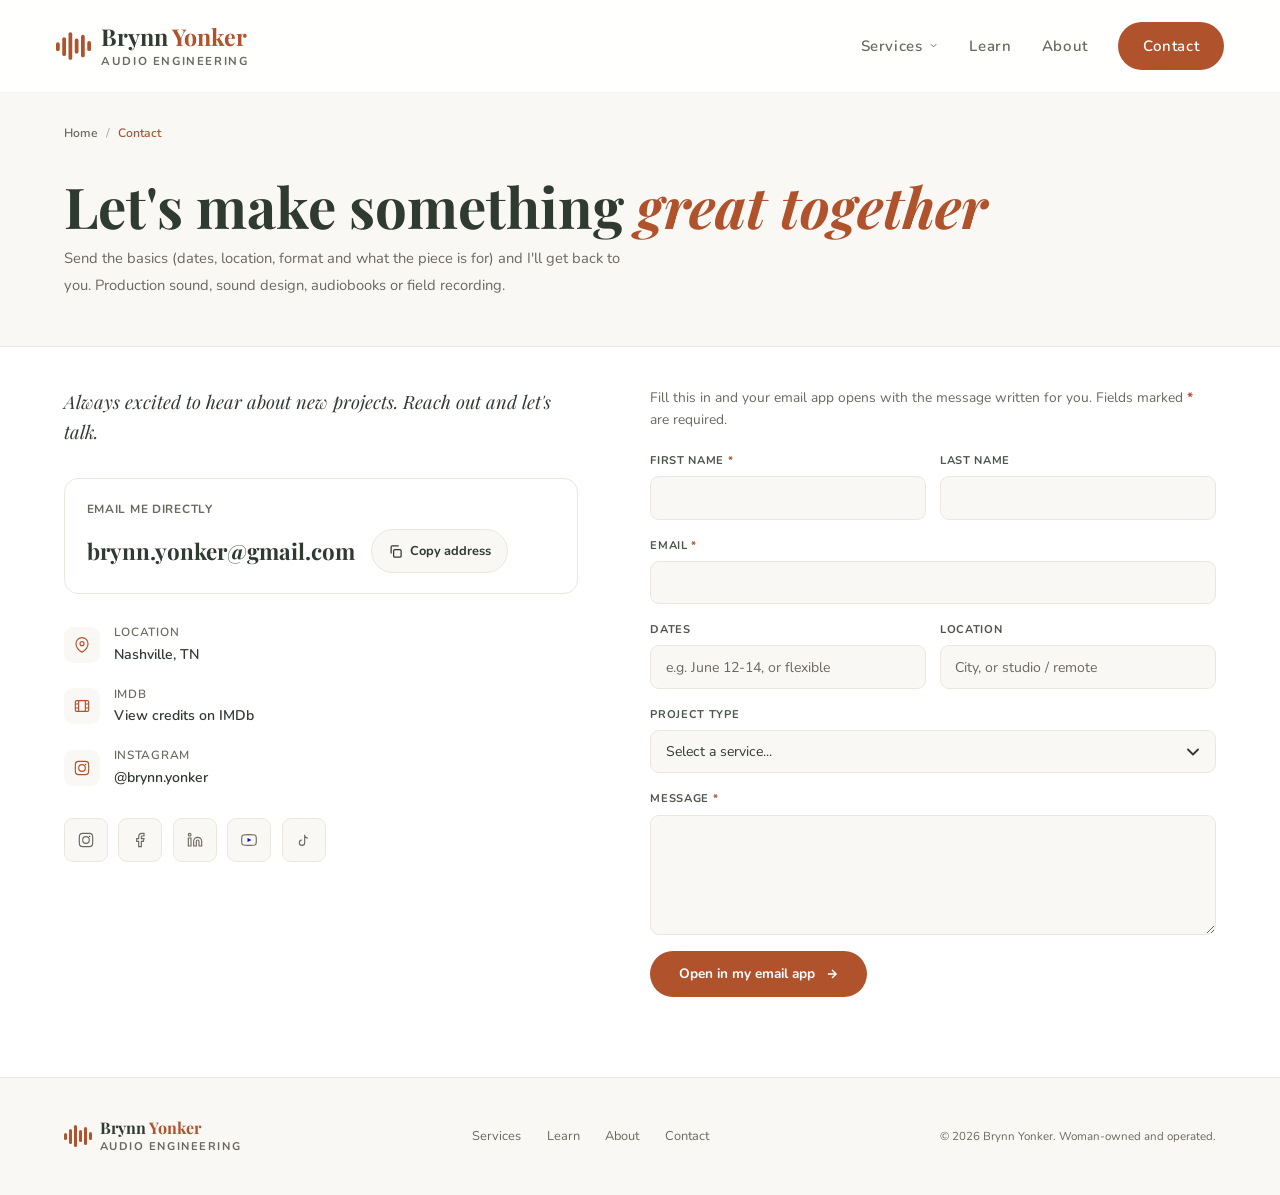
==== commit f14f10a3: "Combine each service with its work page; one Services menu - Production Sound, Sound Design, Audiobo" ====
--- a/contact.html
+++ b/contact.html
@@ -24,7 +24,7 @@
 <link rel="preconnect" href="https://fonts.googleapis.com">
 <link rel="preconnect" href="https://fonts.gstatic.com" crossorigin>
 <link href="https://fonts.googleapis.com/css2?family=Playfair+Display:ital,wght@0,400;0,700;1,400;1,700&family=Nunito:wght@300;400;600;700&display=swap" rel="stylesheet">
-<link rel="stylesheet" href="css/style.css?v=09cc3a94">
+<link rel="stylesheet" href="css/style.css?v=8a503919">
 </head>
 <body>
 <a class="skip-link" href="#main">Skip to content</a>
@@ -37,22 +37,12 @@
   </button>
   <ul class="nav-links">
     <li>
-      <a href="work/production-sound.html">Work <svg class="nav-caret" viewBox="0 0 24 24"><path d="M6 9l6 6 6-6"/></svg></a>
-      <div class="nav-dropdown">
-        <a href="work/production-sound.html"><span class="dd-title">Production Sound</span><span class="dd-desc">Mixing &amp; boom op on set</span></a>
-        <a href="work/sound-design.html"><span class="dd-title">Sound Design</span><span class="dd-desc">Post-production design</span></a>
-        <a href="work/audiobooks.html"><span class="dd-title">Audiobooks</span><span class="dd-desc">Recording, editing, ACX delivery</span></a>
-        <a href="work/sound-scout.html"><span class="dd-title">Sound Scout</span><span class="dd-desc">Field recording, nature &amp; NOAA</span></a>
-      </div>
-    </li>
-    <li>
       <a href="services.html">Services <svg class="nav-caret" viewBox="0 0 24 24"><path d="M6 9l6 6 6-6"/></svg></a>
       <div class="nav-dropdown">
-        <a href="services.html#production-sound-mixing"><span class="dd-title">Production Sound Mixing</span><span class="dd-desc">Dialogue capture on set</span></a>
-        <a href="services.html#boom-operation"><span class="dd-title">Boom Operation</span><span class="dd-desc">Clean, out-of-frame coverage</span></a>
-        <a href="services.html#sound-design"><span class="dd-title">Sound Design</span><span class="dd-desc">Editing, design and mix</span></a>
-        <a href="services.html#audiobooks"><span class="dd-title">Audiobook Engineering</span><span class="dd-desc">Record, proof, master to ACX</span></a>
-        <a href="services.html#field-recording"><span class="dd-title">Field Recording</span><span class="dd-desc">Nature and location audio</span></a>
+        <a href="work/production-sound.html"><span class="dd-title">Production Sound</span><span class="dd-desc">Mixing and boom on set</span></a>
+        <a href="work/sound-design.html"><span class="dd-title">Sound Design</span><span class="dd-desc">Editing, design and mix</span></a>
+        <a href="work/audiobooks.html"><span class="dd-title">Audiobooks</span><span class="dd-desc">Record, proof, master to ACX</span></a>
+        <a href="work/sound-scout.html"><span class="dd-title">Field Recording</span><span class="dd-desc">Sound Scout, nature and NOAA</span></a>
       </div>
     </li>
     <li><a href="learn.html">Learn</a></li>
@@ -143,7 +133,6 @@
 <footer>
   <div class="footer-logo"><span class="wave"><i></i><i></i><i></i><i></i><i></i><i></i></span><span class="logo-text"><span class="logo-name">Brynn <span class="logo-surname">Yonker</span></span><span class="logo-role">Audio Engineering</span></span></div>
   <div class="footer-links">
-    <a href="work/production-sound.html">Work</a>
     <a href="services.html">Services</a>
     <a href="learn.html">Learn</a>
     <a href="index.html#about">About</a>
@@ -152,6 +141,6 @@
   <div class="footer-copy">&copy; 2026 Brynn Yonker. Woman-owned and operated.</div>
 </footer>
 
-<script src="js/main.js?v=09cc3a94"></script>
+<script src="js/main.js?v=8a503919"></script>
 </body>
 </html>
--- a/css/style.css
+++ b/css/style.css
@@ -918,3 +918,119 @@
 .hero-pitch .hero-title{max-width:none;font-size:clamp(2.3rem,4.6vw,4.2rem)}
 /* 'I find it.' lands on its own line */
 .hero-pitch .hero-title em{display:block}
+/* ═══ SERVICES: image + short copy rows ═══ */
+.svc-page{padding-top:3.5rem}
+.svc-row{display:grid;grid-template-columns:minmax(0,1fr) minmax(0,1fr);gap:3rem 4.5rem;align-items:center;padding:3rem 0;scroll-margin-top:110px}
+.svc-row+.svc-row{border-top:1.5px solid var(--cream2)}
+.svc-row:nth-child(even) .svc-media{order:2}
+.svc-media img{display:block;width:100%;aspect-ratio:4/3;object-fit:cover;border-radius:16px;box-shadow:0 16px 38px color-mix(in srgb,var(--brown) 16%,transparent)}
+.svc-covers{display:grid;grid-template-columns:repeat(2,minmax(0,1fr));gap:.9rem;max-width:460px;margin:0 auto}
+.svc-covers img{aspect-ratio:1;box-shadow:0 12px 28px color-mix(in srgb,var(--brown) 20%,transparent);border-radius:12px}
+.svc-text h2{font-size:clamp(1.7rem,2.6vw,2.4rem);margin:0 0 .75rem}
+.svc-line{font-size:1.08rem;line-height:1.65;color:var(--brown2);max-width:46ch;margin-bottom:1.2rem}
+.svc-points{list-style:none;display:flex;flex-direction:column;gap:.55rem;margin-bottom:1.5rem}
+.svc-points li{position:relative;padding-left:1.4rem;font-size:.95rem;color:var(--brown);line-height:1.5}
+.svc-points li::before{content:'';position:absolute;left:0;top:.5em;width:8px;height:8px;border-radius:50%;background:var(--orange)}
+.svc-link{display:inline-flex;align-items:center;gap:.45rem;min-height:44px;font-size:.92rem;font-weight:700;color:var(--orange);text-decoration:none;transition:gap .2s}
+.svc-link:hover{gap:.7rem}
+.svc-spec-panel{margin:-.25rem 0 1.25rem;max-width:460px}
+.svc-spec-panel summary{cursor:pointer;font-size:.88rem;font-weight:700;color:var(--brown2);min-height:44px;display:flex;align-items:center;gap:.4rem;list-style:none}
+.svc-spec-panel summary::-webkit-details-marker{display:none}
+.svc-spec-panel summary::before{content:'';width:7px;height:7px;border-right:2px solid currentColor;border-bottom:2px solid currentColor;transform:rotate(-45deg);transition:transform .2s;margin-right:.3rem}
+.svc-spec-panel[open] summary::before{transform:rotate(45deg)}
+.svc-spec-panel .svc-spec{margin-top:.4rem}
+@media(max-width:900px){
+  .svc-page{padding-top:2rem}
+  .svc-row{grid-template-columns:1fr;gap:1.5rem;padding:2.25rem 0}
+  .svc-row:nth-child(even) .svc-media{order:0}
+  .svc-covers{max-width:340px;margin:0}
+}
+/* No credits strip above the hero any more: clear the fixed header directly. */
+#hero{padding-top:calc(93px + 3rem)}
+@media(max-width:900px){#hero{padding-top:calc(69px + 2.25rem)}}
+/* trims slivers of on-screen graphics at the frame edges */
+.svc-media--crop{border-radius:16px;overflow:hidden;box-shadow:0 16px 38px color-mix(in srgb,var(--brown) 16%,transparent)}
+.svc-media--crop img{transform:scale(1.07);box-shadow:none;border-radius:0}
+/* Services, scaled down: smaller images, tighter rows, body-size text. */
+.svc-page{padding-top:2rem}
+.svc-row{grid-template-columns:minmax(0,420px) minmax(0,1fr);gap:2rem 3.5rem;padding:2rem 0}
+.svc-row:nth-child(even){grid-template-columns:minmax(0,1fr) minmax(0,420px)}
+.svc-media img{aspect-ratio:16/10;border-radius:12px;box-shadow:0 10px 24px color-mix(in srgb,var(--brown) 14%,transparent)}
+.svc-media--crop{border-radius:12px;box-shadow:0 10px 24px color-mix(in srgb,var(--brown) 14%,transparent)}
+.svc-covers{max-width:260px;gap:.6rem}
+.svc-covers img{aspect-ratio:1;border-radius:8px;box-shadow:0 6px 16px color-mix(in srgb,var(--brown) 18%,transparent)}
+.svc-text h2{font-size:clamp(1.3rem,1.8vw,1.6rem);margin-bottom:.5rem}
+.svc-line{font-size:.95rem;line-height:1.6;margin-bottom:.85rem;max-width:52ch}
+.svc-points{gap:.35rem;margin-bottom:.9rem}
+.svc-points li{font-size:.88rem;padding-left:1.15rem}
+.svc-points li::before{width:6px;height:6px;top:.55em}
+.svc-link{font-size:.86rem;min-height:40px}
+.svc-spec-panel{margin:-.25rem 0 .75rem}
+.svc-spec-panel summary{font-size:.84rem;min-height:40px}
+@media(max-width:900px){
+  .svc-row,.svc-row:nth-child(even){grid-template-columns:1fr;gap:1rem;padding:1.75rem 0}
+  .svc-media{max-width:460px}
+  .svc-covers{max-width:220px}
+}
+/* Services art: brand line drawings on a soft panel, in place of photos. */
+.svc-art{aspect-ratio:16/10;border-radius:12px;background:var(--green3);display:flex;align-items:center;justify-content:center;overflow:hidden}
+.svc-row:nth-child(odd) .svc-art{background:color-mix(in srgb,var(--orange) 9%,var(--cream))}
+.svc-art svg{width:86%;height:auto;fill:none;stroke:var(--brown);stroke-width:3;stroke-linecap:round;stroke-linejoin:round}
+.svc-art svg .acc{stroke:var(--orange)}
+/* ═══ SERVICES: staggered, numbered rows ═══ */
+.svc-row{align-items:start;padding:3.5rem 0;gap:2rem 5rem}
+.svc-row+.svc-row{border-top:none}
+.svc-text{padding-top:3rem}
+.svc-num{display:block;font-family:var(--sans);font-weight:300;font-size:clamp(2.6rem,4.2vw,3.6rem);line-height:1;letter-spacing:-.02em;color:var(--orange);margin-bottom:.6rem}
+.svc-row:nth-child(odd) .svc-media{margin-top:0}
+.svc-row:nth-child(even) .svc-media{margin-top:-1.5rem}
+@media(max-width:900px){
+  .svc-row{padding:2rem 0;gap:1rem}
+  .svc-text{padding-top:0}
+  .svc-row:nth-child(even) .svc-media{margin-top:0}
+  .svc-num{font-size:2.2rem;margin-bottom:.35rem}
+}
+/* ═══ SERVICES: symmetric rows ═══
+   One centred column; every row is two equal halves (art and text), centred
+   on each other, with the same art size and spacing all the way down. */
+.svc-page{max-width:1080px;margin:0 auto;padding:3rem 4rem 2rem}
+.svc-row,.svc-row:nth-child(even){grid-template-columns:repeat(2,minmax(0,1fr));gap:4rem;align-items:center;padding:2.75rem 0}
+.svc-text{padding-top:0}
+.svc-row:nth-child(even) .svc-media{margin-top:0;order:2}
+.svc-media,.svc-art{width:100%}
+.svc-art,.svc-media img{aspect-ratio:4/3}
+.svc-row#audiobooks .svc-media{aspect-ratio:4/3;display:flex;align-items:center;justify-content:center;background:var(--green3);border-radius:12px}
+.svc-row#audiobooks .svc-covers{width:62%;max-width:none;margin:0}
+.svc-text h2{margin-top:0}
+@media(max-width:900px){
+  .svc-page{padding:2rem 1.5rem 1rem}
+  .svc-row,.svc-row:nth-child(even){grid-template-columns:1fr;gap:1.25rem;padding:1.75rem 0}
+  .svc-row:nth-child(even) .svc-media{order:0}
+  .svc-media{max-width:none}
+}
+.svc-row#audiobooks .svc-covers img{aspect-ratio:1;width:100%;height:auto}
+.svc-row#audiobooks .svc-covers{width:auto;height:84%;aspect-ratio:1}
+.svc-row#audiobooks:nth-child(odd) .svc-media{background:color-mix(in srgb,var(--orange) 9%,var(--cream))}
+.svc-also{font-size:.88rem;color:var(--muted);margin:-.2rem 0 .9rem;max-width:46ch}
+/* Home opening without a slogan: the plain description is the heading. */
+.hero-statement{font-family:var(--sans);font-size:clamp(1.35rem,2.1vw,1.75rem);font-weight:600;line-height:1.45;color:var(--brown);max-width:34ch;margin:0 0 1.5rem;letter-spacing:-.005em}
+.hero-pitch{margin-bottom:2.5rem}
+@media(max-width:560px){.hero-statement{font-size:1.25rem}}
+.hero-statement{text-wrap:balance;max-width:40ch}
+/* ═══ SERVICE PANEL (top of each combined page) ═══ */
+.svc-panel{padding-top:2.5rem;padding-bottom:1rem}
+.svc-panel-inner{display:grid;grid-template-columns:minmax(0,1fr) minmax(0,320px);gap:2rem 4rem;align-items:center;background:#fff;border:1.5px solid var(--cream2);border-radius:16px;padding:2rem 2.25rem}
+.svc-panel h2{font-size:1.25rem;margin:0 0 .9rem}
+.svc-points--cols{display:grid;grid-template-columns:repeat(2,minmax(0,1fr));gap:.5rem 2rem;margin-bottom:.4rem}
+.svc-panel .svc-also{margin:.8rem 0 0}
+.svc-panel .svc-spec-panel{margin:.6rem 0 0}
+.svc-panel-cta{border-left:1.5px solid var(--cream2);padding-left:2.5rem}
+.svc-panel-cta p{font-size:.98rem;font-weight:600;color:var(--brown);line-height:1.5;margin-bottom:1rem}
+@media(max-width:900px){
+  .svc-panel{padding-top:1.5rem}
+  .svc-panel-inner{grid-template-columns:1fr;padding:1.5rem 1.35rem;gap:1.5rem}
+  .svc-points--cols{grid-template-columns:1fr}
+  .svc-panel-cta{border-left:none;border-top:1.5px solid var(--cream2);padding:1.4rem 0 0}
+}
+/* Services overview rows: name, one line, a link */
+.svc-row .svc-line{margin-bottom:.6rem}
